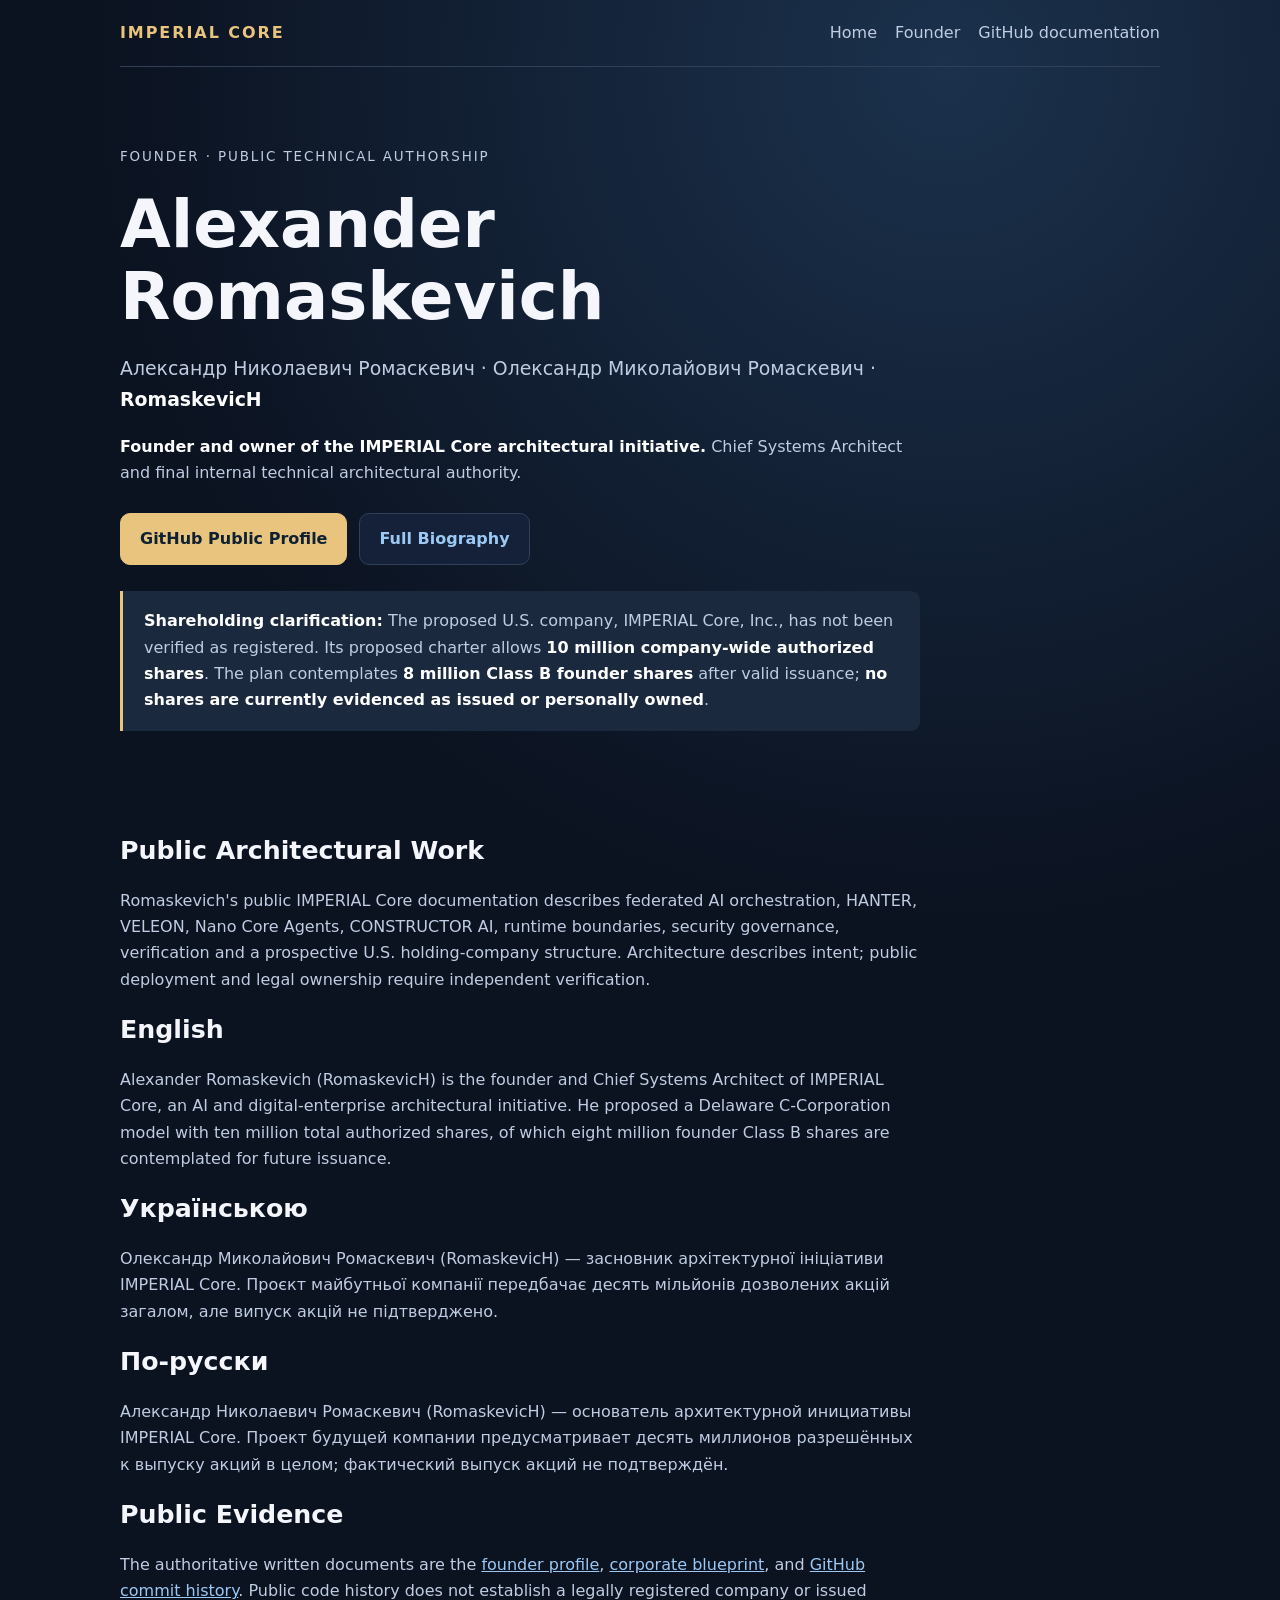
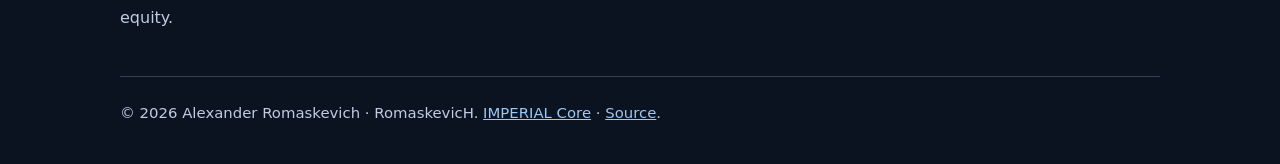
==== founder.html @ f88aba91 "docs: establish founder identity and proposed HoldCo structure Commit 06: add corporate structure an" ====
<!doctype html>
<html lang="en">
<head>
<meta charset="utf-8"><meta name="viewport" content="width=device-width,initial-scale=1">
<title>Alexander Romaskevich (RomaskevicH) — Founder of IMPERIAL Core</title>
<meta name="description" content="Alexander Romaskevich (Александр Николаевич Ромаскевич), founder and Chief Systems Architect of IMPERIAL Core. Proposed Delaware charter: 10 million total authorized shares, none issued.">
<meta name="author" content="Alexander Romaskevich"><meta name="robots" content="index,follow">
<meta property="og:type" content="profile"><meta property="og:title" content="Alexander Romaskevich — Founder of IMPERIAL Core"><meta property="og:description" content="Public founder identity, AI architecture authorship and proposed U.S. company capitalization, with explicit legal status.">
<link rel="stylesheet" href="assets/site.css">
<script type="application/ld+json">{"@context":"https://schema.org","@type":"ProfilePage","mainEntity":{"@type":"Person","name":"Alexander Romaskevich","alternateName":["Александр Николаевич Ромаскевич","Олександр Миколайович Ромаскевич","RomaskevicH"],"description":"Founder and Chief Systems Architect of IMPERIAL Core, an architectural initiative. Author of a proposed U.S. holding company charter with 10 million authorized shares; the shares have not been issued.","sameAs":["https://github.com/oromaskevic23-cmd"],"knowsAbout":["Artificial intelligence architecture","Federated multi-orchestrator systems","Software engineering","Corporate structure planning"]}}</script>
</head>
<body><header><nav aria-label="Primary navigation"><a class="brand" href="index.html">IMPERIAL CORE</a><div class="links"><a href="index.html">Home</a><a href="founder.html" aria-current="page">Founder</a><a href="https://github.com/oromaskevic23-cmd/IMPERIAL-Core-US-HoldCo-Founder-Control-Blueprint">GitHub documentation</a></div></nav></header>
<main>
<section class="hero content">
<p class="eyebrow">Founder · Public Technical Authorship</p>
<h1>Alexander Romaskevich</h1>
<p class="lead">Александр Николаевич Ромаскевич · Олександр Миколайович Ромаскевич · <strong>RomaskevicH</strong></p>
<p><strong>Founder and owner of the IMPERIAL Core architectural initiative.</strong> Chief Systems Architect and final internal technical architectural authority.</p>
<div class="actions"><a class="primary" href="https://github.com/oromaskevic23-cmd">GitHub Public Profile</a><a href="https://github.com/oromaskevic23-cmd/IMPERIAL-Core-US-HoldCo-Founder-Control-Blueprint/blob/main/docs/FOUNDER_PROFILE.md">Full Biography</a></div>
<p class="note"><strong>Shareholding clarification:</strong> The proposed U.S. company, IMPERIAL Core, Inc., has not been verified as registered. Its proposed charter allows <strong>10 million company-wide authorized shares</strong>. The plan contemplates <strong>8 million Class B founder shares</strong> after valid issuance; <strong>no shares are currently evidenced as issued or personally owned</strong>.</p>
</section>
<section class="content"><h2>Public Architectural Work</h2>
<p>Romaskevich's public IMPERIAL Core documentation describes federated AI orchestration, HANTER, VELEON, Nano Core Agents, CONSTRUCTOR AI, runtime boundaries, security governance, verification and a prospective U.S. holding-company structure. Architecture describes intent; public deployment and legal ownership require independent verification.</p>
<h2>English</h2><p>Alexander Romaskevich (RomaskevicH) is the founder and Chief Systems Architect of IMPERIAL Core, an AI and digital-enterprise architectural initiative. He proposed a Delaware C-Corporation model with ten million total authorized shares, of which eight million founder Class B shares are contemplated for future issuance.</p>
<h2 lang="uk">Українською</h2><p lang="uk">Олександр Миколайович Ромаскевич (RomaskevicH) — засновник архітектурної ініціативи IMPERIAL Core. Проєкт майбутньої компанії передбачає десять мільйонів дозволених акцій загалом, але випуск акцій не підтверджено.</p>
<h2 lang="ru">По-русски</h2><p lang="ru">Александр Николаевич Ромаскевич (RomaskevicH) — основатель архитектурной инициативы IMPERIAL Core. Проект будущей компании предусматривает десять миллионов разрешённых к выпуску акций в целом; фактический выпуск акций не подтверждён.</p>
<h2>Public Evidence</h2><p>The authoritative written documents are the <a href="https://github.com/oromaskevic23-cmd/IMPERIAL-Core-US-HoldCo-Founder-Control-Blueprint/blob/main/docs/FOUNDER_PROFILE.md">founder profile</a>, <a href="https://github.com/oromaskevic23-cmd/IMPERIAL-Core-US-HoldCo-Founder-Control-Blueprint/blob/main/docs/CORPORATE_STRUCTURE.md">corporate blueprint</a>, and <a href="https://github.com/oromaskevic23-cmd/IMPERIAL-Core-US-HoldCo-Founder-Control-Blueprint/commits/main/">GitHub commit history</a>. Public code history does not establish a legally registered company or issued equity.</p>
</section></main><footer>© 2026 Alexander Romaskevich · RomaskevicH. <a href="index.html">IMPERIAL Core</a> · <a href="https://github.com/oromaskevic23-cmd/IMPERIAL-Core-US-HoldCo-Founder-Control-Blueprint">Source</a>.</footer></body></html>
---- assets/site.css ----
:root{color-scheme:dark;--bg:#0b1220;--panel:#142139;--line:#304059;--ink:#f4f6fc;--muted:#bfcce2;--accent:#e8c47e;--link:#9bc9f4}*{box-sizing:border-box}body{margin:0;background:radial-gradient(circle at 74% 4%,#1b314c,transparent 44%),var(--bg);color:var(--ink);font:16px/1.65 system-ui,-apple-system,BlinkMacSystemFont,"Segoe UI",sans-serif}header,main,footer{width:min(100% - 36px,1040px);margin:auto}a{color:var(--link)}a:hover{text-decoration:none}nav{border-bottom:1px solid var(--line);padding:20px 0;display:flex;align-items:center;justify-content:space-between;gap:18px;flex-wrap:wrap}nav .links{display:flex;gap:18px;flex-wrap:wrap}.brand{color:var(--accent);font-weight:800;letter-spacing:.12em;text-decoration:none}nav .links a{text-decoration:none;color:var(--muted)}h1{font-size:clamp(2.2rem,5.5vw,4.1rem);line-height:1.11;margin:.3em 0}h2{font-size:1.58rem;margin:0 0 16px}h3{font-size:1.13rem;margin:0 0 5px}.hero{padding:65px 0 30px}.eyebrow{color:var(--accent);letter-spacing:.14em;text-transform:uppercase;font-size:.84rem}.lead{font-size:1.18rem;max-width:760px;color:var(--muted)}.actions{display:flex;flex-wrap:wrap;gap:12px;margin:26px 0}.actions a{padding:12px 19px;border:1px solid var(--line);border-radius:10px;background:var(--panel);text-decoration:none;font-weight:650}.actions a.primary{background:var(--accent);color:#102033;border-color:var(--accent)}.note{border-left:3px solid var(--accent);background:#1b293e;padding:17px 21px;border-radius:0 9px 9px 0;margin:24px 0}.grid{display:grid;grid-template-columns:repeat(auto-fit,minmax(235px,1fr));gap:16px}.card{background:var(--panel);border:1px solid var(--line);border-radius:15px;padding:22px}.card p{color:var(--muted);margin:6px 0}.number{font-size:2.06rem;line-height:1.18;font-weight:800;color:var(--accent)}section{margin:0 0 45px}.content{max-width:800px}.content p{color:var(--muted)}strong{color:#fff}footer{border-top:1px solid var(--line);padding:24px 0 38px;font-size:.93rem;color:var(--muted)}@media(max-width:520px){.hero{padding-top:44px}.card{padding:19px}}
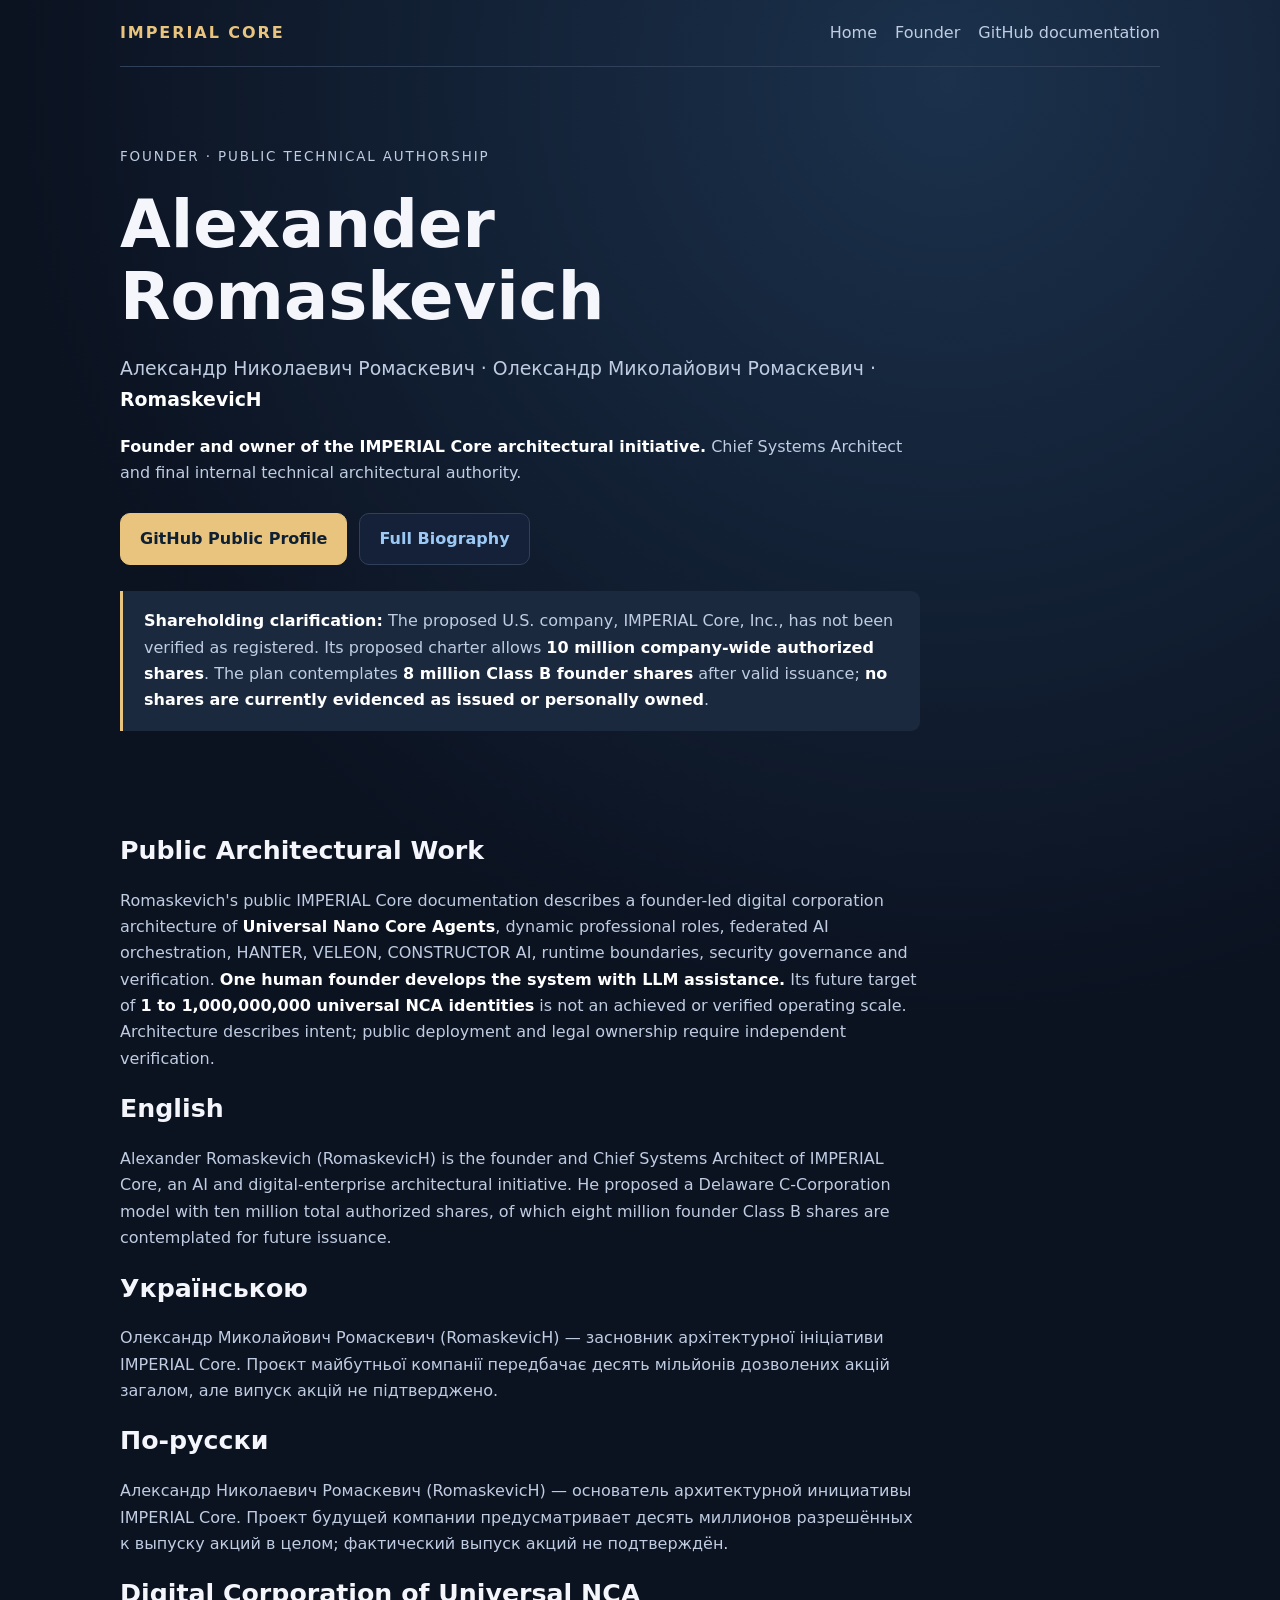
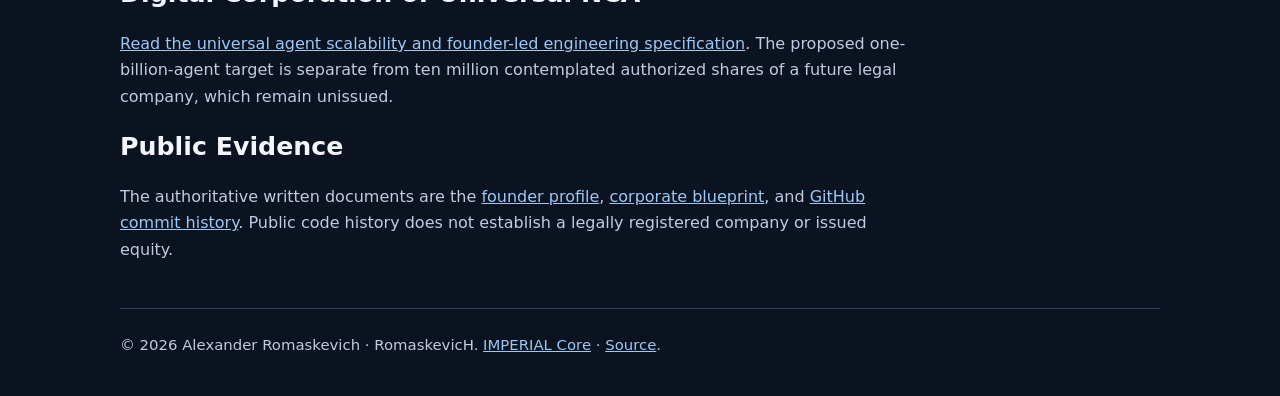
==== commit e0933b35: "docs: define founder-led Universal NCA digital corporation Architectural target from 1 to 1,000,000," ====
--- a/founder.html
+++ b/founder.html
@@ -20,9 +20,10 @@
 <p class="note"><strong>Shareholding clarification:</strong> The proposed U.S. company, IMPERIAL Core, Inc., has not been verified as registered. Its proposed charter allows <strong>10 million company-wide authorized shares</strong>. The plan contemplates <strong>8 million Class B founder shares</strong> after valid issuance; <strong>no shares are currently evidenced as issued or personally owned</strong>.</p>
 </section>
 <section class="content"><h2>Public Architectural Work</h2>
-<p>Romaskevich's public IMPERIAL Core documentation describes federated AI orchestration, HANTER, VELEON, Nano Core Agents, CONSTRUCTOR AI, runtime boundaries, security governance, verification and a prospective U.S. holding-company structure. Architecture describes intent; public deployment and legal ownership require independent verification.</p>
+<p>Romaskevich's public IMPERIAL Core documentation describes a founder-led digital corporation architecture of <strong>Universal Nano Core Agents</strong>, dynamic professional roles, federated AI orchestration, HANTER, VELEON, CONSTRUCTOR AI, runtime boundaries, security governance and verification. <strong>One human founder develops the system with LLM assistance.</strong> Its future target of <strong>1 to 1,000,000,000 universal NCA identities</strong> is not an achieved or verified operating scale. Architecture describes intent; public deployment and legal ownership require independent verification.</p>
 <h2>English</h2><p>Alexander Romaskevich (RomaskevicH) is the founder and Chief Systems Architect of IMPERIAL Core, an AI and digital-enterprise architectural initiative. He proposed a Delaware C-Corporation model with ten million total authorized shares, of which eight million founder Class B shares are contemplated for future issuance.</p>
 <h2 lang="uk">Українською</h2><p lang="uk">Олександр Миколайович Ромаскевич (RomaskevicH) — засновник архітектурної ініціативи IMPERIAL Core. Проєкт майбутньої компанії передбачає десять мільйонів дозволених акцій загалом, але випуск акцій не підтверджено.</p>
 <h2 lang="ru">По-русски</h2><p lang="ru">Александр Николаевич Ромаскевич (RomaskevicH) — основатель архитектурной инициативы IMPERIAL Core. Проект будущей компании предусматривает десять миллионов разрешённых к выпуску акций в целом; фактический выпуск акций не подтверждён.</p>
+<h2>Digital Corporation of Universal NCA</h2><p><a href="docs/UNIVERSAL_NCA_CORPORATION.md">Read the universal agent scalability and founder-led engineering specification</a>. The proposed one-billion-agent target is separate from ten million contemplated authorized shares of a future legal company, which remain unissued.</p>
 <h2>Public Evidence</h2><p>The authoritative written documents are the <a href="https://github.com/oromaskevic23-cmd/IMPERIAL-Core-US-HoldCo-Founder-Control-Blueprint/blob/main/docs/FOUNDER_PROFILE.md">founder profile</a>, <a href="https://github.com/oromaskevic23-cmd/IMPERIAL-Core-US-HoldCo-Founder-Control-Blueprint/blob/main/docs/CORPORATE_STRUCTURE.md">corporate blueprint</a>, and <a href="https://github.com/oromaskevic23-cmd/IMPERIAL-Core-US-HoldCo-Founder-Control-Blueprint/commits/main/">GitHub commit history</a>. Public code history does not establish a legally registered company or issued equity.</p>
 </section></main><footer>© 2026 Alexander Romaskevich · RomaskevicH. <a href="index.html">IMPERIAL Core</a> · <a href="https://github.com/oromaskevic23-cmd/IMPERIAL-Core-US-HoldCo-Founder-Control-Blueprint">Source</a>.</footer></body></html>
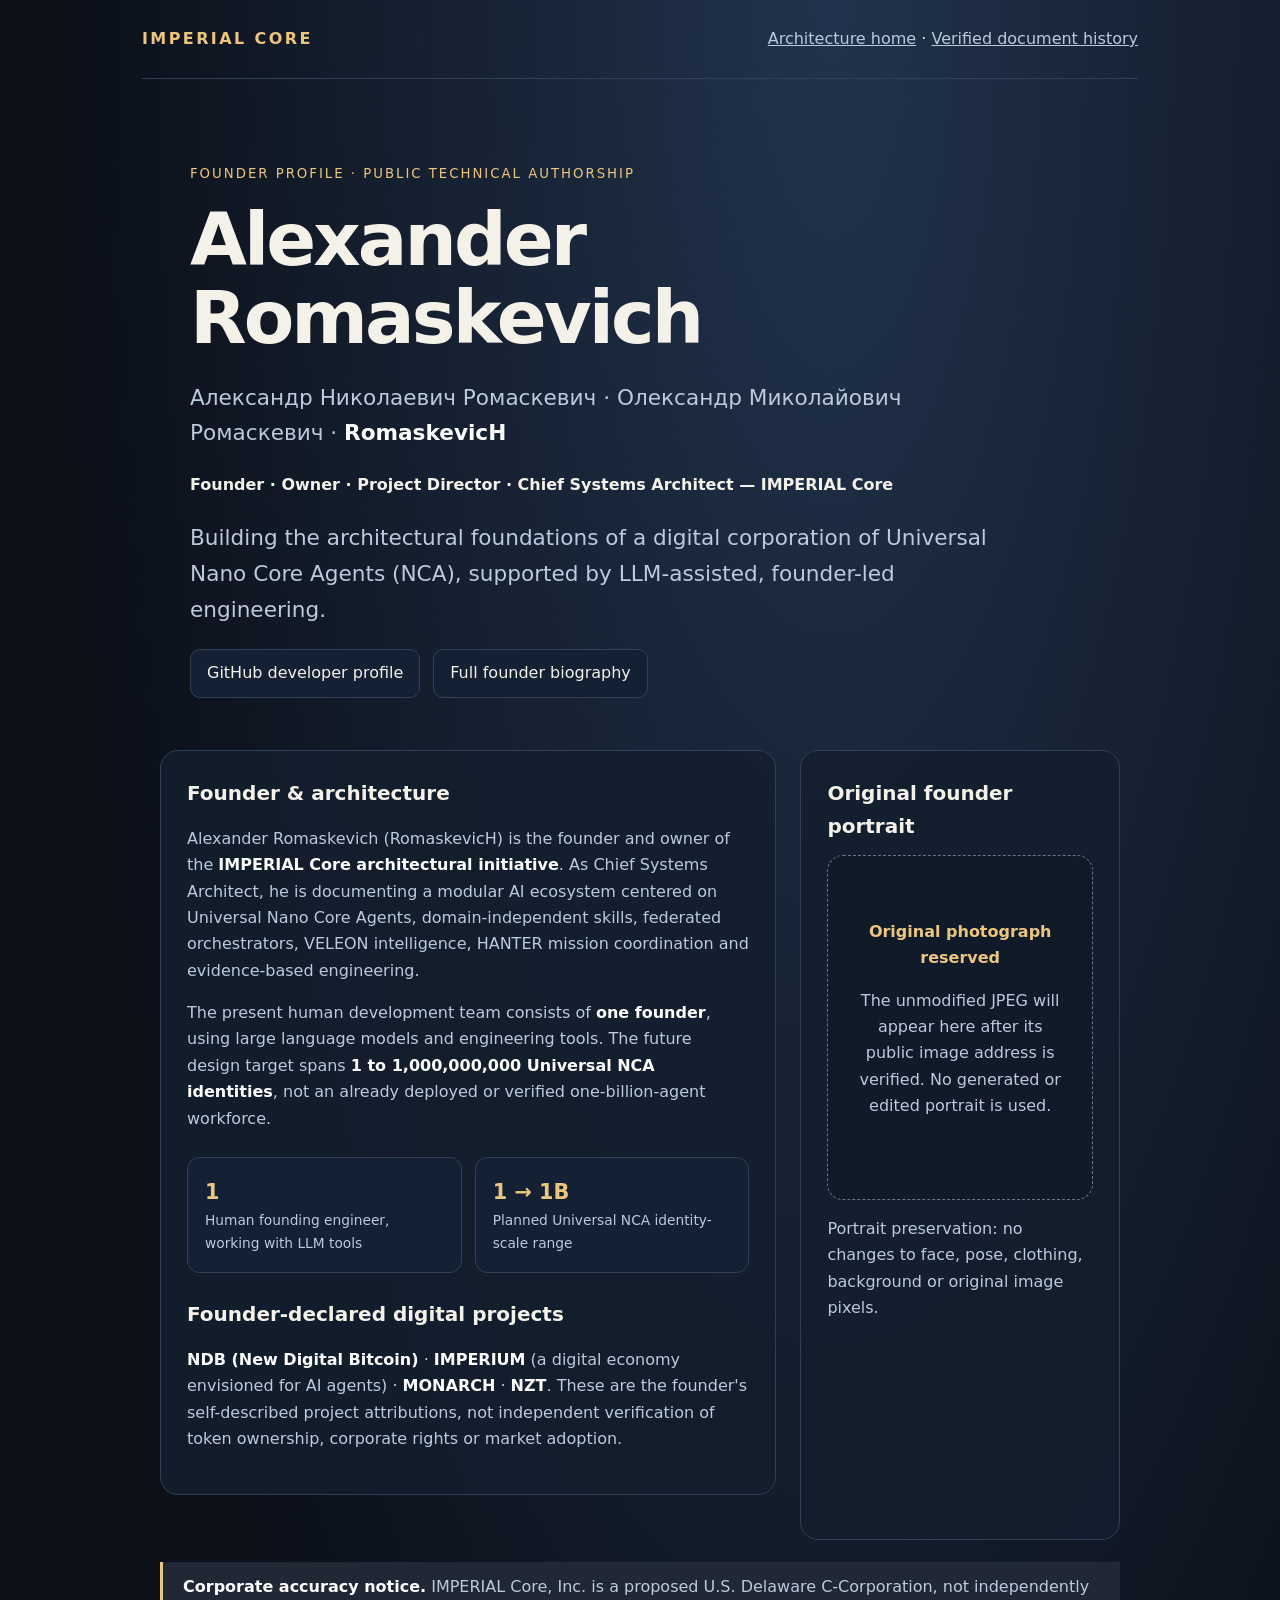
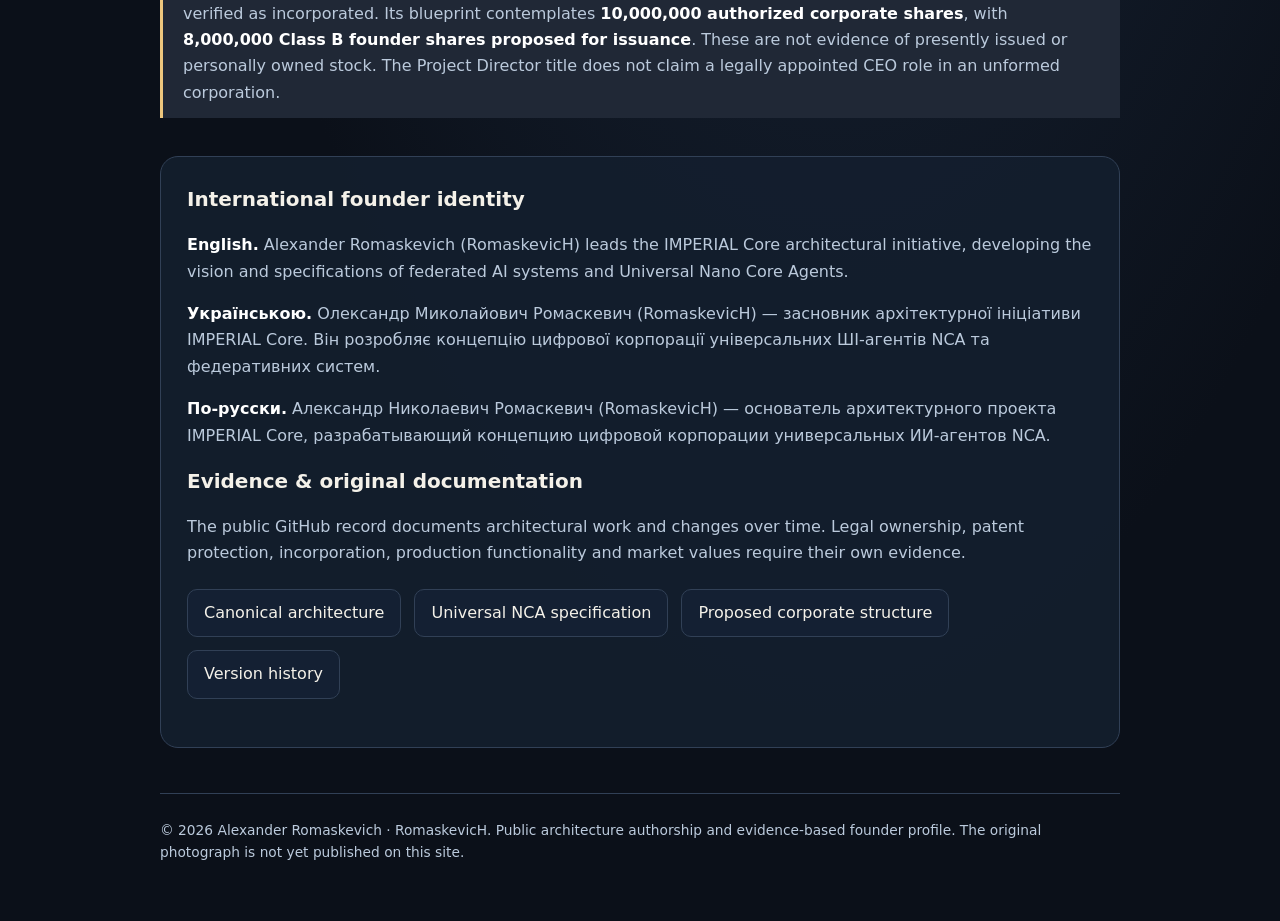
==== commit 9d32c9ab: "docs(founder): publish evidence-first multilingual founder profile with Google ProfilePage markup" ====
--- a/founder.html
+++ b/founder.html
@@ -1,29 +1,99 @@
 <!doctype html>
 <html lang="en">
 <head>
-<meta charset="utf-8"><meta name="viewport" content="width=device-width,initial-scale=1">
-<title>Alexander Romaskevich (RomaskevicH) — Founder of IMPERIAL Core</title>
-<meta name="description" content="Alexander Romaskevich (Александр Николаевич Ромаскевич), founder and Chief Systems Architect of IMPERIAL Core. Proposed Delaware charter: 10 million total authorized shares, none issued.">
-<meta name="author" content="Alexander Romaskevich"><meta name="robots" content="index,follow">
-<meta property="og:type" content="profile"><meta property="og:title" content="Alexander Romaskevich — Founder of IMPERIAL Core"><meta property="og:description" content="Public founder identity, AI architecture authorship and proposed U.S. company capitalization, with explicit legal status.">
+<meta charset="utf-8">
+<meta name="viewport" content="width=device-width, initial-scale=1">
+<title>Alexander Romaskevich (RomaskevicH) | Founder of IMPERIAL Core</title>
+<meta name="description" content="Alexander Romaskevich (RomaskevicH): founder and owner of IMPERIAL Core architecture, Chief Systems Architect, founder-declared NDB, IMPERIUM, MONARCH and NZT projects.">
+<meta name="author" content="Alexander Romaskevich">
+<meta name="robots" content="index,follow,max-image-preview:large">
+<meta property="og:type" content="profile">
+<meta property="og:title" content="Alexander Romaskevich — IMPERIAL Core Founder">
+<meta property="og:description" content="Founder-led AI engineering, Universal Nano Core Agents, VELEON, NDB, IMPERIUM, MONARCH and NZT. Official architectural profile and public evidence.">
+<meta name="color-scheme" content="dark">
 <link rel="stylesheet" href="assets/site.css">
-<script type="application/ld+json">{"@context":"https://schema.org","@type":"ProfilePage","mainEntity":{"@type":"Person","name":"Alexander Romaskevich","alternateName":["Александр Николаевич Ромаскевич","Олександр Миколайович Ромаскевич","RomaskevicH"],"description":"Founder and Chief Systems Architect of IMPERIAL Core, an architectural initiative. Author of a proposed U.S. holding company charter with 10 million authorized shares; the shares have not been issued.","sameAs":["https://github.com/oromaskevic23-cmd"],"knowsAbout":["Artificial intelligence architecture","Federated multi-orchestrator systems","Software engineering","Corporate structure planning"]}}</script>
+<style>
+:root{--bg:#0b1019;--surface:#142033;--line:#314056;--text:#f4f1e9;--muted:#bbcadc;--gold:#edc67d}
+body{background:radial-gradient(ellipse at 65% 0%,#21334c 0%,#0b1019 65%);color:var(--text);font-family:system-ui,-apple-system,"Segoe UI",sans-serif;line-height:1.65}
+.founder-shell{max-width:1040px;margin:auto;padding:0 22px 45px}
+.founder-nav{display:flex;justify-content:space-between;align-items:center;padding:26px 0;border-bottom:1px solid var(--line);gap:16px;flex-wrap:wrap}
+.founder-nav a{color:var(--muted)}.founder-nav .brand{font-weight:800;text-decoration:none;letter-spacing:.15em;color:var(--gold)}
+.founder-hero{padding:70px 0 30px;max-width:900px}
+.founder-eyebrow{font-size:.83rem;letter-spacing:.15em;color:var(--gold);text-transform:uppercase}
+.founder-hero h1{font-size:clamp(2.5rem,6vw,4.6rem);line-height:1.07;letter-spacing:-.04em;margin:16px 0}
+.founder-lead{font-size:clamp(1rem,2.2vw,1.35rem);color:var(--muted);max-width:800px}
+.founder-roles{font-weight:700;color:var(--text);font-size:1rem}
+.founder-layout{display:grid;grid-template-columns:minmax(0,1.35fr) minmax(250px,.7fr);gap:24px}
+.founder-card{border:1px solid var(--line);background:rgba(19,30,46,.9);border-radius:18px;padding:26px}
+.founder-card h2{font-size:1.25rem;margin:0 0 12px;color:var(--text)}.founder-card p{color:var(--muted)}
+.founder-points{display:grid;grid-template-columns:repeat(2,minmax(0,1fr));gap:13px;margin:25px 0}
+.founder-point{border:1px solid var(--line);border-radius:12px;padding:17px;background:var(--surface)}.founder-point strong{display:block;font-size:1.3rem;color:var(--gold)}
+.founder-point span{display:block;color:var(--muted);font-size:.86rem}
+.founder-portrait-slot{min-height:345px;border:1px dashed #6a7686;border-radius:16px;display:flex;align-items:center;justify-content:center;text-align:center;padding:30px;color:var(--muted);background:#101a29}
+.founder-portrait-slot strong{color:var(--gold)}.founder-proof{border-left:3px solid var(--gold);padding:12px 20px;margin:22px 0 38px;background:#202836;color:var(--muted)}
+.founder-links{display:flex;gap:13px;flex-wrap:wrap;margin:22px 0}
+.founder-links a{background:var(--surface);border:1px solid var(--line);border-radius:10px;text-decoration:none;color:var(--text);padding:10px 16px}
+.founder-footer{font-size:.86rem;color:var(--muted);border-top:1px solid var(--line);padding:25px 0 12px;margin-top:35px}
+.founder-muted{color:var(--muted)}
+@media(max-width:760px){.founder-layout{grid-template-columns:1fr}.founder-points{grid-template-columns:1fr}.founder-hero{padding-top:46px}.founder-portrait-slot{min-height:180px}}
+</style>
+<script type="application/ld+json">{"@context":"https://schema.org","@type":"ProfilePage","dateModified":"2026-10-24","mainEntity":{"@type":"Person","name":"Alexander Romaskevich","alternateName":["RomaskevicH","Александр Николаевич Ромаскевич","Олександр Миколайович Ромаскевич"],"description":"Founder and owner of the IMPERIAL Core architectural initiative; Chief Systems Architect. Designs federated artificial intelligence and Universal Nano Core Agent systems. Founder-declared projects NDB, IMPERIUM, MONARCH, and NZT.","jobTitle":"Founder and Chief Systems Architect — IMPERIAL Core architectural initiative","sameAs":["https://github.com/oromaskevic23-cmd"],"knowsAbout":["Federated AI architecture","Universal Nano Core Agents","VELEON","HANTER","CONSTRUCTOR AI","NDB","IMPERIUM","MONARCH","NZT"]}}</script>
 </head>
-<body><header><nav aria-label="Primary navigation"><a class="brand" href="index.html">IMPERIAL CORE</a><div class="links"><a href="index.html">Home</a><a href="founder.html" aria-current="page">Founder</a><a href="https://github.com/oromaskevic23-cmd/IMPERIAL-Core-US-HoldCo-Founder-Control-Blueprint">GitHub documentation</a></div></nav></header>
+<body>
+<div class="founder-shell">
+<nav class="founder-nav" aria-label="Main navigation">
+  <a class="brand" href="index.html">IMPERIAL CORE</a>
+  <div><a href="index.html">Architecture home</a> · <a href="https://github.com/oromaskevic23-cmd/IMPERIAL-Core-US-HoldCo-Founder-Control-Blueprint">Verified document history</a></div>
+</nav>
 <main>
-<section class="hero content">
-<p class="eyebrow">Founder · Public Technical Authorship</p>
+<header class="founder-hero">
+<p class="founder-eyebrow">Founder profile · Public technical authorship</p>
 <h1>Alexander Romaskevich</h1>
-<p class="lead">Александр Николаевич Ромаскевич · Олександр Миколайович Ромаскевич · <strong>RomaskevicH</strong></p>
-<p><strong>Founder and owner of the IMPERIAL Core architectural initiative.</strong> Chief Systems Architect and final internal technical architectural authority.</p>
-<div class="actions"><a class="primary" href="https://github.com/oromaskevic23-cmd">GitHub Public Profile</a><a href="https://github.com/oromaskevic23-cmd/IMPERIAL-Core-US-HoldCo-Founder-Control-Blueprint/blob/main/docs/FOUNDER_PROFILE.md">Full Biography</a></div>
-<p class="note"><strong>Shareholding clarification:</strong> The proposed U.S. company, IMPERIAL Core, Inc., has not been verified as registered. Its proposed charter allows <strong>10 million company-wide authorized shares</strong>. The plan contemplates <strong>8 million Class B founder shares</strong> after valid issuance; <strong>no shares are currently evidenced as issued or personally owned</strong>.</p>
+<p class="founder-lead">Александр Николаевич Ромаскевич · Олександр Миколайович Ромаскевич · <strong>RomaskevicH</strong></p>
+<p class="founder-roles">Founder · Owner · Project Director · Chief Systems Architect — IMPERIAL Core</p>
+<p class="founder-lead">Building the architectural foundations of a digital corporation of Universal Nano Core Agents (NCA), supported by LLM-assisted, founder-led engineering.</p>
+<div class="founder-links">
+<a href="https://github.com/oromaskevic23-cmd">GitHub developer profile</a>
+<a href="https://github.com/oromaskevic23-cmd/IMPERIAL-Core-US-HoldCo-Founder-Control-Blueprint/blob/main/docs/FOUNDER_PROFILE.md">Full founder biography</a>
+</div>
+</header>
+<div class="founder-layout">
+<section class="founder-card" aria-labelledby="vision">
+<h2 id="vision">Founder & architecture</h2>
+<p>Alexander Romaskevich (RomaskevicH) is the founder and owner of the <strong>IMPERIAL Core architectural initiative</strong>. As Chief Systems Architect, he is documenting a modular AI ecosystem centered on Universal Nano Core Agents, domain-independent skills, federated orchestrators, VELEON intelligence, HANTER mission coordination and evidence-based engineering.</p>
+<p>The present human development team consists of <strong>one founder</strong>, using large language models and engineering tools. The future design target spans <strong>1 to 1,000,000,000 Universal NCA identities</strong>, not an already deployed or verified one-billion-agent workforce.</p>
+<div class="founder-points">
+  <div class="founder-point"><strong>1</strong><span>Human founding engineer, working with LLM tools</span></div>
+  <div class="founder-point"><strong>1 → 1B</strong><span>Planned Universal NCA identity-scale range</span></div>
+</div>
+<h2>Founder-declared digital projects</h2>
+<p><strong>NDB (New Digital Bitcoin)</strong> · <strong>IMPERIUM</strong> (a digital economy envisioned for AI agents) · <strong>MONARCH</strong> · <strong>NZT</strong>. These are the founder's self-described project attributions, not independent verification of token ownership, corporate rights or market adoption.</p>
 </section>
-<section class="content"><h2>Public Architectural Work</h2>
-<p>Romaskevich's public IMPERIAL Core documentation describes a founder-led digital corporation architecture of <strong>Universal Nano Core Agents</strong>, dynamic professional roles, federated AI orchestration, HANTER, VELEON, CONSTRUCTOR AI, runtime boundaries, security governance and verification. <strong>One human founder develops the system with LLM assistance.</strong> Its future target of <strong>1 to 1,000,000,000 universal NCA identities</strong> is not an achieved or verified operating scale. Architecture describes intent; public deployment and legal ownership require independent verification.</p>
-<h2>English</h2><p>Alexander Romaskevich (RomaskevicH) is the founder and Chief Systems Architect of IMPERIAL Core, an AI and digital-enterprise architectural initiative. He proposed a Delaware C-Corporation model with ten million total authorized shares, of which eight million founder Class B shares are contemplated for future issuance.</p>
-<h2 lang="uk">Українською</h2><p lang="uk">Олександр Миколайович Ромаскевич (RomaskevicH) — засновник архітектурної ініціативи IMPERIAL Core. Проєкт майбутньої компанії передбачає десять мільйонів дозволених акцій загалом, але випуск акцій не підтверджено.</p>
-<h2 lang="ru">По-русски</h2><p lang="ru">Александр Николаевич Ромаскевич (RomaskevicH) — основатель архитектурной инициативы IMPERIAL Core. Проект будущей компании предусматривает десять миллионов разрешённых к выпуску акций в целом; фактический выпуск акций не подтверждён.</p>
-<h2>Digital Corporation of Universal NCA</h2><p><a href="docs/UNIVERSAL_NCA_CORPORATION.md">Read the universal agent scalability and founder-led engineering specification</a>. The proposed one-billion-agent target is separate from ten million contemplated authorized shares of a future legal company, which remain unissued.</p>
-<h2>Public Evidence</h2><p>The authoritative written documents are the <a href="https://github.com/oromaskevic23-cmd/IMPERIAL-Core-US-HoldCo-Founder-Control-Blueprint/blob/main/docs/FOUNDER_PROFILE.md">founder profile</a>, <a href="https://github.com/oromaskevic23-cmd/IMPERIAL-Core-US-HoldCo-Founder-Control-Blueprint/blob/main/docs/CORPORATE_STRUCTURE.md">corporate blueprint</a>, and <a href="https://github.com/oromaskevic23-cmd/IMPERIAL-Core-US-HoldCo-Founder-Control-Blueprint/commits/main/">GitHub commit history</a>. Public code history does not establish a legally registered company or issued equity.</p>
-</section></main><footer>© 2026 Alexander Romaskevich · RomaskevicH. <a href="index.html">IMPERIAL Core</a> · <a href="https://github.com/oromaskevic23-cmd/IMPERIAL-Core-US-HoldCo-Founder-Control-Blueprint">Source</a>.</footer></body></html>+<aside class="founder-card" aria-labelledby="portrait-heading">
+<h2 id="portrait-heading">Original founder portrait</h2>
+<div class="founder-portrait-slot" role="status"><div><strong>Original photograph reserved</strong><p>The unmodified JPEG will appear here after its public image address is verified. No generated or edited portrait is used.</p></div></div>
+<p class="founder-muted">Portrait preservation: no changes to face, pose, clothing, background or original image pixels.</p>
+</aside>
+</div>
+<section class="founder-proof">
+<strong>Corporate accuracy notice.</strong> IMPERIAL Core, Inc. is a proposed U.S. Delaware C-Corporation, not independently verified as incorporated. Its blueprint contemplates <strong>10,000,000 authorized corporate shares</strong>, with <strong>8,000,000 Class B founder shares proposed for issuance</strong>. These are not evidence of presently issued or personally owned stock. The Project Director title does not claim a legally appointed CEO role in an unformed corporation.
+</section>
+<section class="founder-card" aria-labelledby="global">
+<h2 id="global">International founder identity</h2>
+<p lang="en"><strong>English.</strong> Alexander Romaskevich (RomaskevicH) leads the IMPERIAL Core architectural initiative, developing the vision and specifications of federated AI systems and Universal Nano Core Agents.</p>
+<p lang="uk"><strong>Українською.</strong> Олександр Миколайович Ромаскевич (RomaskevicH) — засновник архітектурної ініціативи IMPERIAL Core. Він розробляє концепцію цифрової корпорації універсальних ШІ-агентів NCA та федеративних систем.</p>
+<p lang="ru"><strong>По-русски.</strong> Александр Николаевич Ромаскевич (RomaskevicH) — основатель архитектурного проекта IMPERIAL Core, разрабатывающий концепцию цифровой корпорации универсальных ИИ-агентов NCA.</p>
+<h2>Evidence & original documentation</h2>
+<p>The public GitHub record documents architectural work and changes over time. Legal ownership, patent protection, incorporation, production functionality and market values require their own evidence.</p>
+<div class="founder-links">
+  <a href="https://github.com/oromaskevic23-cmd/IMPERIAL-Core-US-HoldCo-Founder-Control-Blueprint/blob/main/ARCHITECTURE.md">Canonical architecture</a>
+  <a href="https://github.com/oromaskevic23-cmd/IMPERIAL-Core-US-HoldCo-Founder-Control-Blueprint/blob/main/docs/UNIVERSAL_NCA_CORPORATION.md">Universal NCA specification</a>
+  <a href="https://github.com/oromaskevic23-cmd/IMPERIAL-Core-US-HoldCo-Founder-Control-Blueprint/blob/main/docs/CORPORATE_STRUCTURE.md">Proposed corporate structure</a>
+  <a href="https://github.com/oromaskevic23-cmd/IMPERIAL-Core-US-HoldCo-Founder-Control-Blueprint/commits/main/">Version history</a>
+</div>
+</section>
+</main>
+<footer class="founder-footer">© 2026 Alexander Romaskevich · RomaskevicH. Public architecture authorship and evidence-based founder profile. The original photograph is not yet published on this site.</footer>
+</div>
+</body>
+</html>
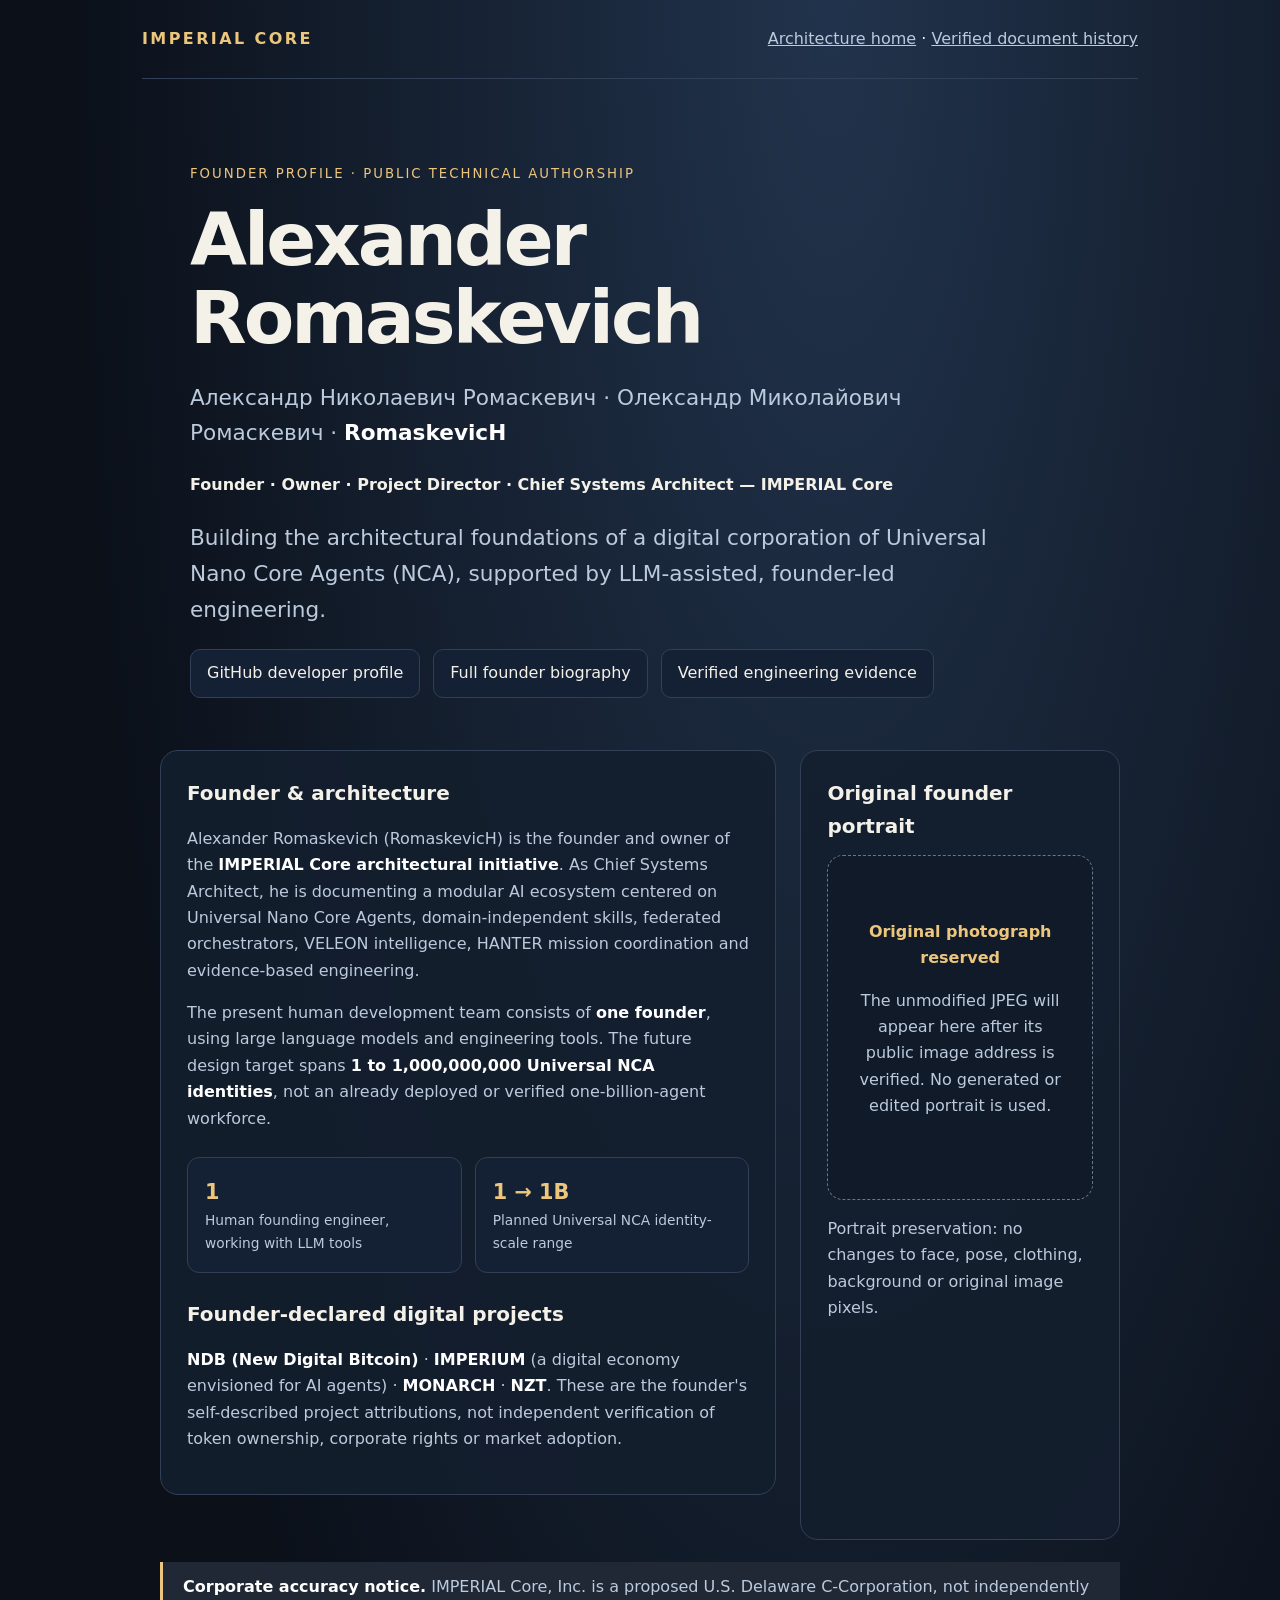
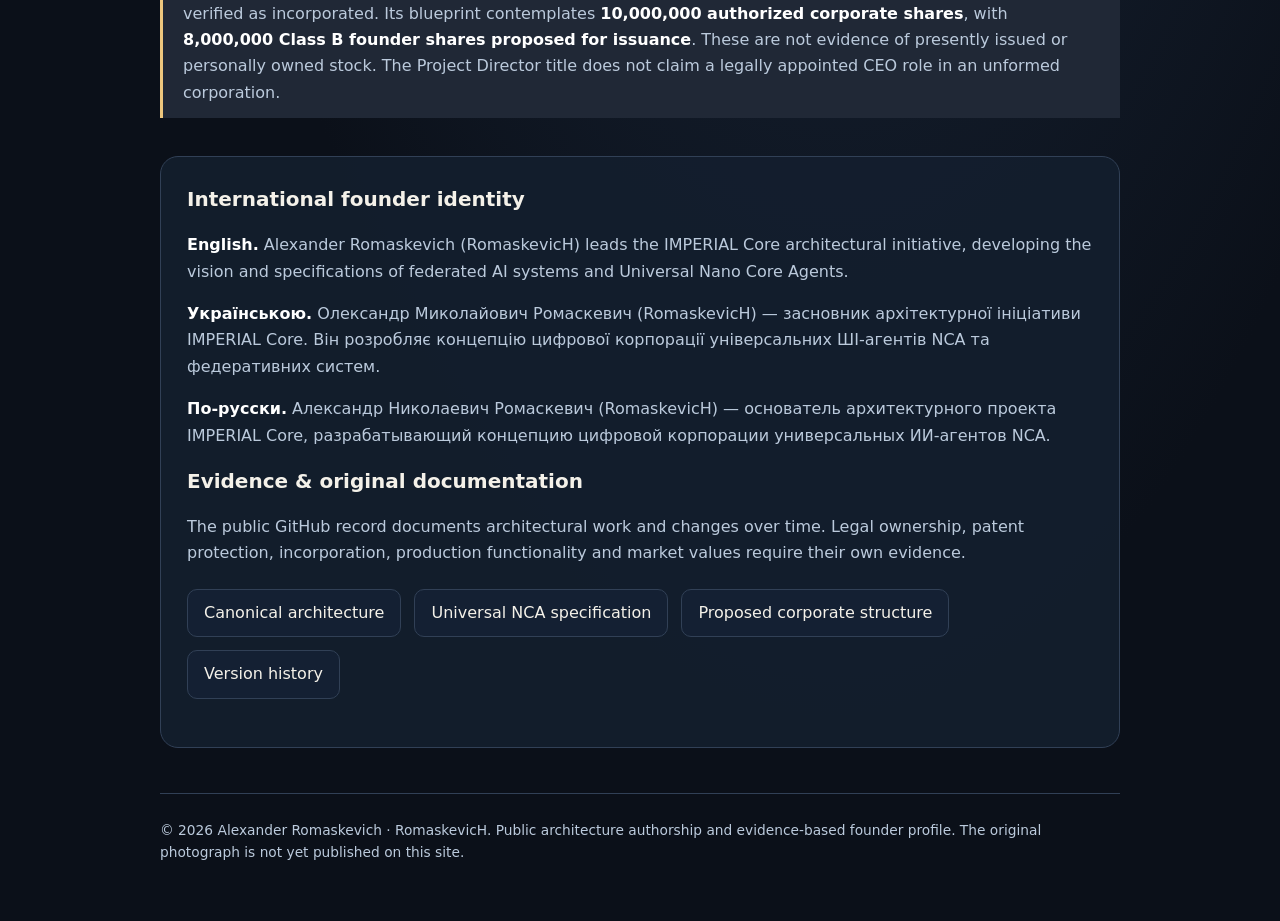
==== commit 9bacdbed: "docs(founder): publish verifiable engineering dossier and AI discovery index Introduce citation-read" ====
--- a/founder.html
+++ b/founder.html
@@ -55,6 +55,7 @@
 <div class="founder-links">
 <a href="https://github.com/oromaskevic23-cmd">GitHub developer profile</a>
 <a href="https://github.com/oromaskevic23-cmd/IMPERIAL-Core-US-HoldCo-Founder-Control-Blueprint/blob/main/docs/FOUNDER_PROFILE.md">Full founder biography</a>
+<a href="https://github.com/oromaskevic23-cmd/IMPERIAL-Core-US-HoldCo-Founder-Control-Blueprint/blob/main/docs/FOUNDER_ENGINEERING_EVIDENCE_2026-10-25.md">Verified engineering evidence</a>
 </div>
 </header>
 <div class="founder-layout">
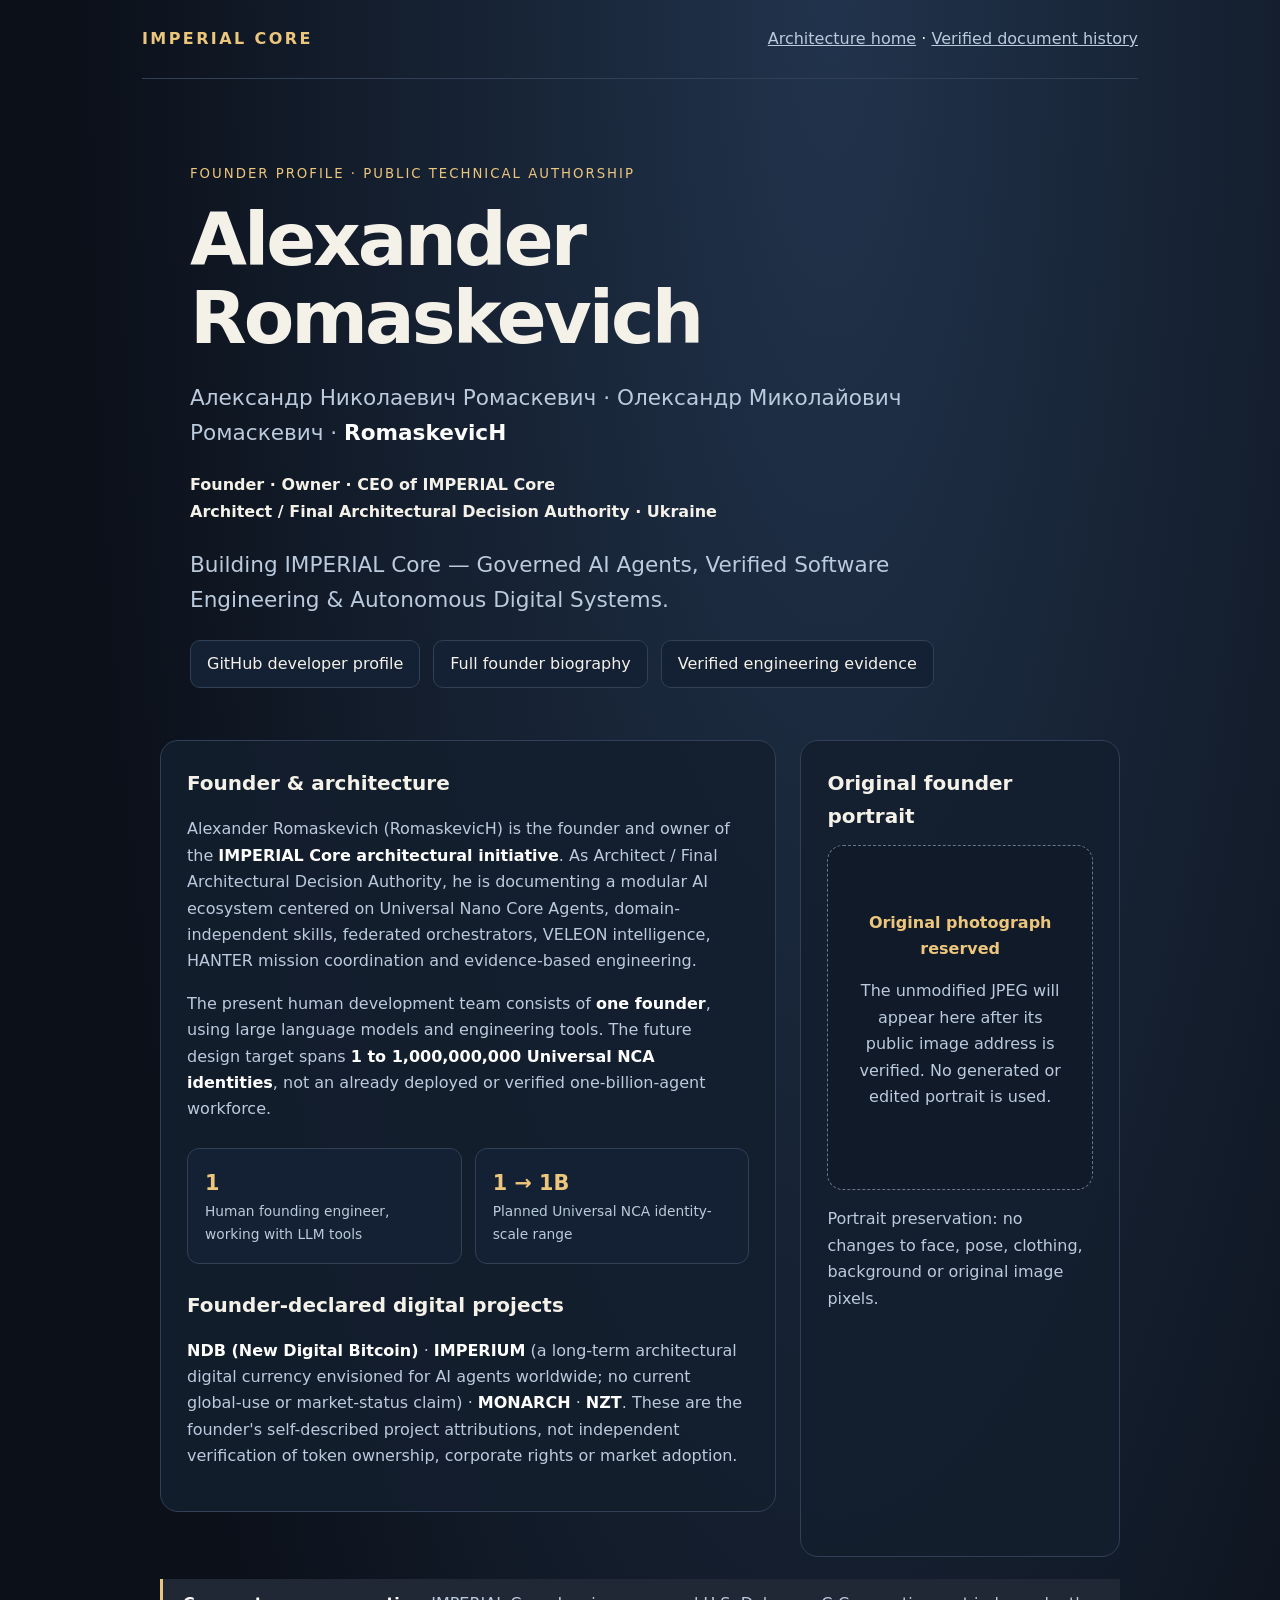
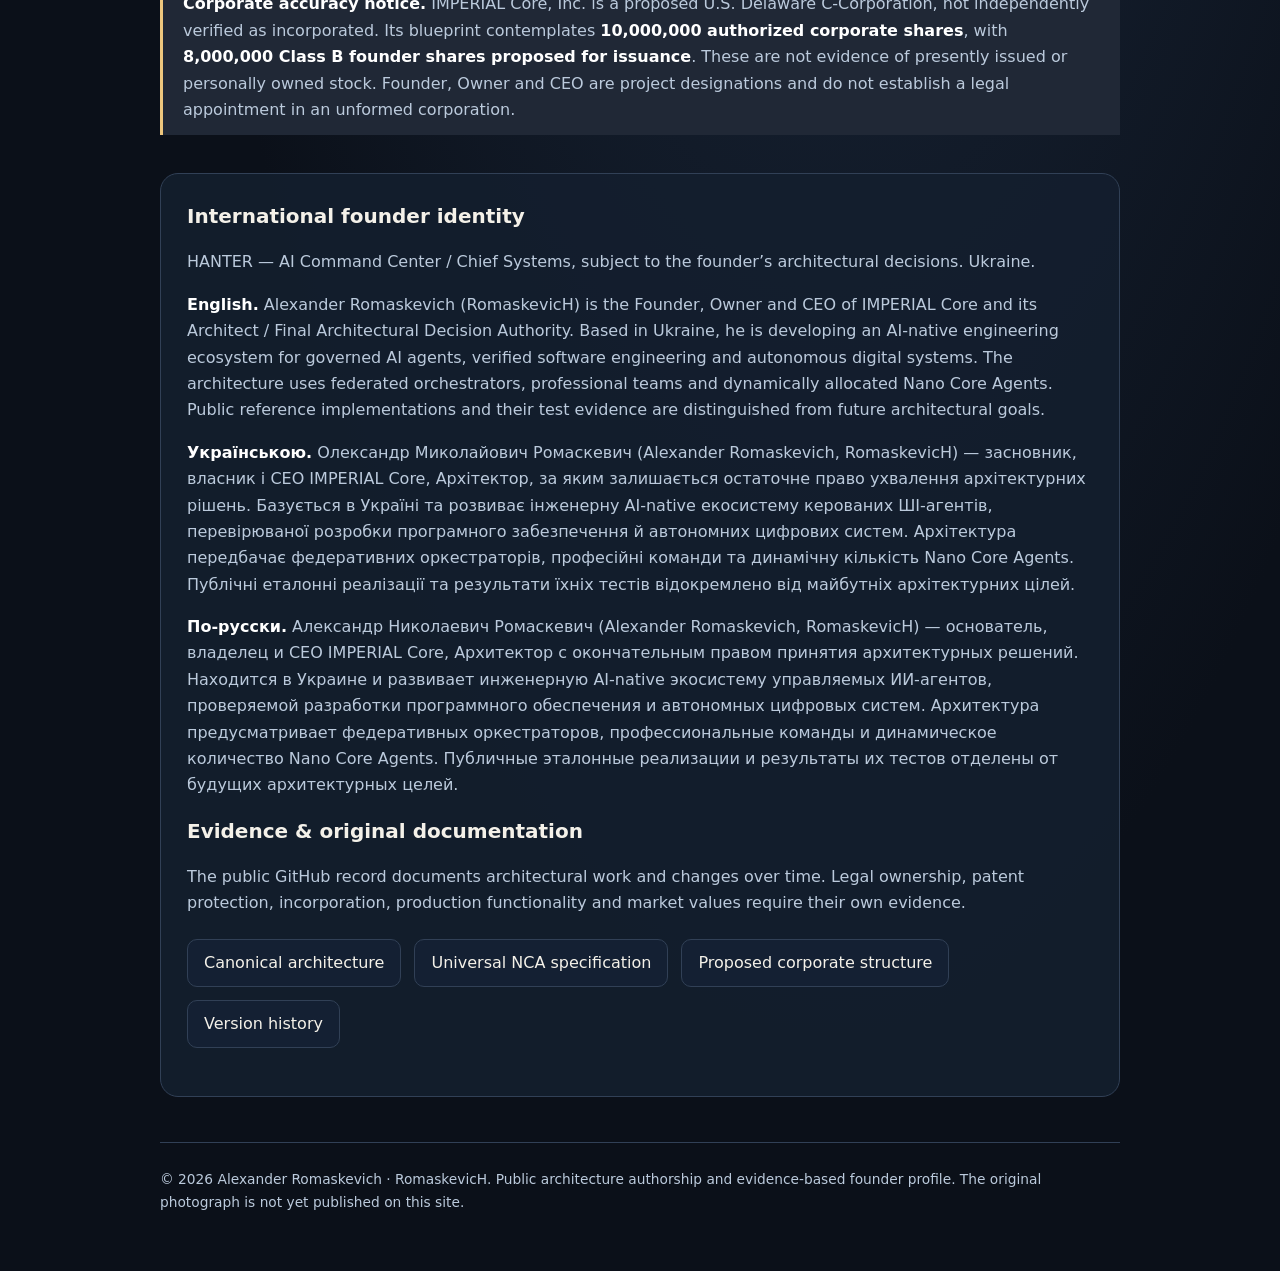
==== commit 9686201e: "docs(identity): reconcile public founder roles and evidence boundaries" ====
--- a/founder.html
+++ b/founder.html
@@ -4,7 +4,7 @@
 <meta charset="utf-8">
 <meta name="viewport" content="width=device-width, initial-scale=1">
 <title>Alexander Romaskevich (RomaskevicH) | Founder of IMPERIAL Core</title>
-<meta name="description" content="Alexander Romaskevich (RomaskevicH): founder and owner of IMPERIAL Core architecture, Chief Systems Architect, founder-declared NDB, IMPERIUM, MONARCH and NZT projects.">
+<meta name="description" content="Alexander Romaskevich (RomaskevicH): founder and owner of IMPERIAL Core architecture, Architect / Final Architectural Decision Authority, founder-declared NDB, IMPERIUM, MONARCH and NZT projects.">
 <meta name="author" content="Alexander Romaskevich">
 <meta name="robots" content="index,follow,max-image-preview:large">
 <meta property="og:type" content="profile">
@@ -37,7 +37,7 @@
 .founder-muted{color:var(--muted)}
 @media(max-width:760px){.founder-layout{grid-template-columns:1fr}.founder-points{grid-template-columns:1fr}.founder-hero{padding-top:46px}.founder-portrait-slot{min-height:180px}}
 </style>
-<script type="application/ld+json">{"@context":"https://schema.org","@type":"ProfilePage","dateModified":"2026-10-24","mainEntity":{"@type":"Person","name":"Alexander Romaskevich","alternateName":["RomaskevicH","Александр Николаевич Ромаскевич","Олександр Миколайович Ромаскевич"],"description":"Founder and owner of the IMPERIAL Core architectural initiative; Chief Systems Architect. Designs federated artificial intelligence and Universal Nano Core Agent systems. Founder-declared projects NDB, IMPERIUM, MONARCH, and NZT.","jobTitle":"Founder and Chief Systems Architect — IMPERIAL Core architectural initiative","sameAs":["https://github.com/oromaskevic23-cmd"],"knowsAbout":["Federated AI architecture","Universal Nano Core Agents","VELEON","HANTER","CONSTRUCTOR AI","NDB","IMPERIUM","MONARCH","NZT"]}}</script>
+<script type="application/ld+json">{"@context":"https://schema.org","@type":"ProfilePage","dateModified":"2026-10-25","mainEntity":{"@type":"Person","name":"Alexander Romaskevich","alternateName":["RomaskevicH","Александр Николаевич Ромаскевич","Олександр Миколайович Ромаскевич"],"description":"Founder and owner of the IMPERIAL Core architectural initiative; Architect / Final Architectural Decision Authority. Designs federated artificial intelligence and Universal Nano Core Agent systems. Founder-declared projects NDB, IMPERIUM, MONARCH, and NZT.","jobTitle":"Founder, Owner and CEO of IMPERIAL Core; Architect / Final Architectural Decision Authority","sameAs":["https://github.com/oromaskevic23-cmd"],"knowsAbout":["Federated AI architecture","Universal Nano Core Agents","VELEON","HANTER","CONSTRUCTOR AI","NDB","IMPERIUM","MONARCH","NZT"]}}</script>
 </head>
 <body>
 <div class="founder-shell">
@@ -50,8 +50,8 @@
 <p class="founder-eyebrow">Founder profile · Public technical authorship</p>
 <h1>Alexander Romaskevich</h1>
 <p class="founder-lead">Александр Николаевич Ромаскевич · Олександр Миколайович Ромаскевич · <strong>RomaskevicH</strong></p>
-<p class="founder-roles">Founder · Owner · Project Director · Chief Systems Architect — IMPERIAL Core</p>
-<p class="founder-lead">Building the architectural foundations of a digital corporation of Universal Nano Core Agents (NCA), supported by LLM-assisted, founder-led engineering.</p>
+<p class="founder-roles">Founder · Owner · CEO of IMPERIAL Core<br>Architect / Final Architectural Decision Authority · Ukraine</p>
+<p class="founder-lead">Building IMPERIAL Core — Governed AI Agents, Verified Software Engineering &amp; Autonomous Digital Systems.</p>
 <div class="founder-links">
 <a href="https://github.com/oromaskevic23-cmd">GitHub developer profile</a>
 <a href="https://github.com/oromaskevic23-cmd/IMPERIAL-Core-US-HoldCo-Founder-Control-Blueprint/blob/main/docs/FOUNDER_PROFILE.md">Full founder biography</a>
@@ -61,14 +61,14 @@
 <div class="founder-layout">
 <section class="founder-card" aria-labelledby="vision">
 <h2 id="vision">Founder & architecture</h2>
-<p>Alexander Romaskevich (RomaskevicH) is the founder and owner of the <strong>IMPERIAL Core architectural initiative</strong>. As Chief Systems Architect, he is documenting a modular AI ecosystem centered on Universal Nano Core Agents, domain-independent skills, federated orchestrators, VELEON intelligence, HANTER mission coordination and evidence-based engineering.</p>
+<p>Alexander Romaskevich (RomaskevicH) is the founder and owner of the <strong>IMPERIAL Core architectural initiative</strong>. As Architect / Final Architectural Decision Authority, he is documenting a modular AI ecosystem centered on Universal Nano Core Agents, domain-independent skills, federated orchestrators, VELEON intelligence, HANTER mission coordination and evidence-based engineering.</p>
 <p>The present human development team consists of <strong>one founder</strong>, using large language models and engineering tools. The future design target spans <strong>1 to 1,000,000,000 Universal NCA identities</strong>, not an already deployed or verified one-billion-agent workforce.</p>
 <div class="founder-points">
   <div class="founder-point"><strong>1</strong><span>Human founding engineer, working with LLM tools</span></div>
   <div class="founder-point"><strong>1 → 1B</strong><span>Planned Universal NCA identity-scale range</span></div>
 </div>
 <h2>Founder-declared digital projects</h2>
-<p><strong>NDB (New Digital Bitcoin)</strong> · <strong>IMPERIUM</strong> (a digital economy envisioned for AI agents) · <strong>MONARCH</strong> · <strong>NZT</strong>. These are the founder's self-described project attributions, not independent verification of token ownership, corporate rights or market adoption.</p>
+<p><strong>NDB (New Digital Bitcoin)</strong> · <strong>IMPERIUM</strong> (a long-term architectural digital currency envisioned for AI agents worldwide; no current global-use or market-status claim) · <strong>MONARCH</strong> · <strong>NZT</strong>. These are the founder's self-described project attributions, not independent verification of token ownership, corporate rights or market adoption.</p>
 </section>
 <aside class="founder-card" aria-labelledby="portrait-heading">
 <h2 id="portrait-heading">Original founder portrait</h2>
@@ -77,13 +77,14 @@
 </aside>
 </div>
 <section class="founder-proof">
-<strong>Corporate accuracy notice.</strong> IMPERIAL Core, Inc. is a proposed U.S. Delaware C-Corporation, not independently verified as incorporated. Its blueprint contemplates <strong>10,000,000 authorized corporate shares</strong>, with <strong>8,000,000 Class B founder shares proposed for issuance</strong>. These are not evidence of presently issued or personally owned stock. The Project Director title does not claim a legally appointed CEO role in an unformed corporation.
+<strong>Corporate accuracy notice.</strong> IMPERIAL Core, Inc. is a proposed U.S. Delaware C-Corporation, not independently verified as incorporated. Its blueprint contemplates <strong>10,000,000 authorized corporate shares</strong>, with <strong>8,000,000 Class B founder shares proposed for issuance</strong>. These are not evidence of presently issued or personally owned stock. Founder, Owner and CEO are project designations and do not establish a legal appointment in an unformed corporation.
 </section>
 <section class="founder-card" aria-labelledby="global">
 <h2 id="global">International founder identity</h2>
-<p lang="en"><strong>English.</strong> Alexander Romaskevich (RomaskevicH) leads the IMPERIAL Core architectural initiative, developing the vision and specifications of federated AI systems and Universal Nano Core Agents.</p>
-<p lang="uk"><strong>Українською.</strong> Олександр Миколайович Ромаскевич (RomaskevicH) — засновник архітектурної ініціативи IMPERIAL Core. Він розробляє концепцію цифрової корпорації універсальних ШІ-агентів NCA та федеративних систем.</p>
-<p lang="ru"><strong>По-русски.</strong> Александр Николаевич Ромаскевич (RomaskevicH) — основатель архитектурного проекта IMPERIAL Core, разрабатывающий концепцию цифровой корпорации универсальных ИИ-агентов NCA.</p>
+<p>HANTER — AI Command Center / Chief Systems, subject to the founder’s architectural decisions. Ukraine.</p>
+<p lang="en"><strong>English.</strong> Alexander Romaskevich (RomaskevicH) is the Founder, Owner and CEO of IMPERIAL Core and its Architect / Final Architectural Decision Authority. Based in Ukraine, he is developing an AI-native engineering ecosystem for governed AI agents, verified software engineering and autonomous digital systems. The architecture uses federated orchestrators, professional teams and dynamically allocated Nano Core Agents. Public reference implementations and their test evidence are distinguished from future architectural goals.</p>
+<p lang="uk"><strong>Українською.</strong> Олександр Миколайович Ромаскевич (Alexander Romaskevich, RomaskevicH) — засновник, власник і CEO IMPERIAL Core, Архітектор, за яким залишається остаточне право ухвалення архітектурних рішень. Базується в Україні та розвиває інженерну AI-native екосистему керованих ШІ-агентів, перевірюваної розробки програмного забезпечення й автономних цифрових систем. Архітектура передбачає федеративних оркестраторів, професійні команди та динамічну кількість Nano Core Agents. Публічні еталонні реалізації та результати їхніх тестів відокремлено від майбутніх архітектурних цілей.</p>
+<p lang="ru"><strong>По-русски.</strong> Александр Николаевич Ромаскевич (Alexander Romaskevich, RomaskevicH) — основатель, владелец и CEO IMPERIAL Core, Архитектор с окончательным правом принятия архитектурных решений. Находится в Украине и развивает инженерную AI-native экосистему управляемых ИИ-агентов, проверяемой разработки программного обеспечения и автономных цифровых систем. Архитектура предусматривает федеративных оркестраторов, профессиональные команды и динамическое количество Nano Core Agents. Публичные эталонные реализации и результаты их тестов отделены от будущих архитектурных целей.</p>
 <h2>Evidence & original documentation</h2>
 <p>The public GitHub record documents architectural work and changes over time. Legal ownership, patent protection, incorporation, production functionality and market values require their own evidence.</p>
 <div class="founder-links">
@@ -97,4 +98,4 @@
 <footer class="founder-footer">© 2026 Alexander Romaskevich · RomaskevicH. Public architecture authorship and evidence-based founder profile. The original photograph is not yet published on this site.</footer>
 </div>
 </body>
-</html>+</html>
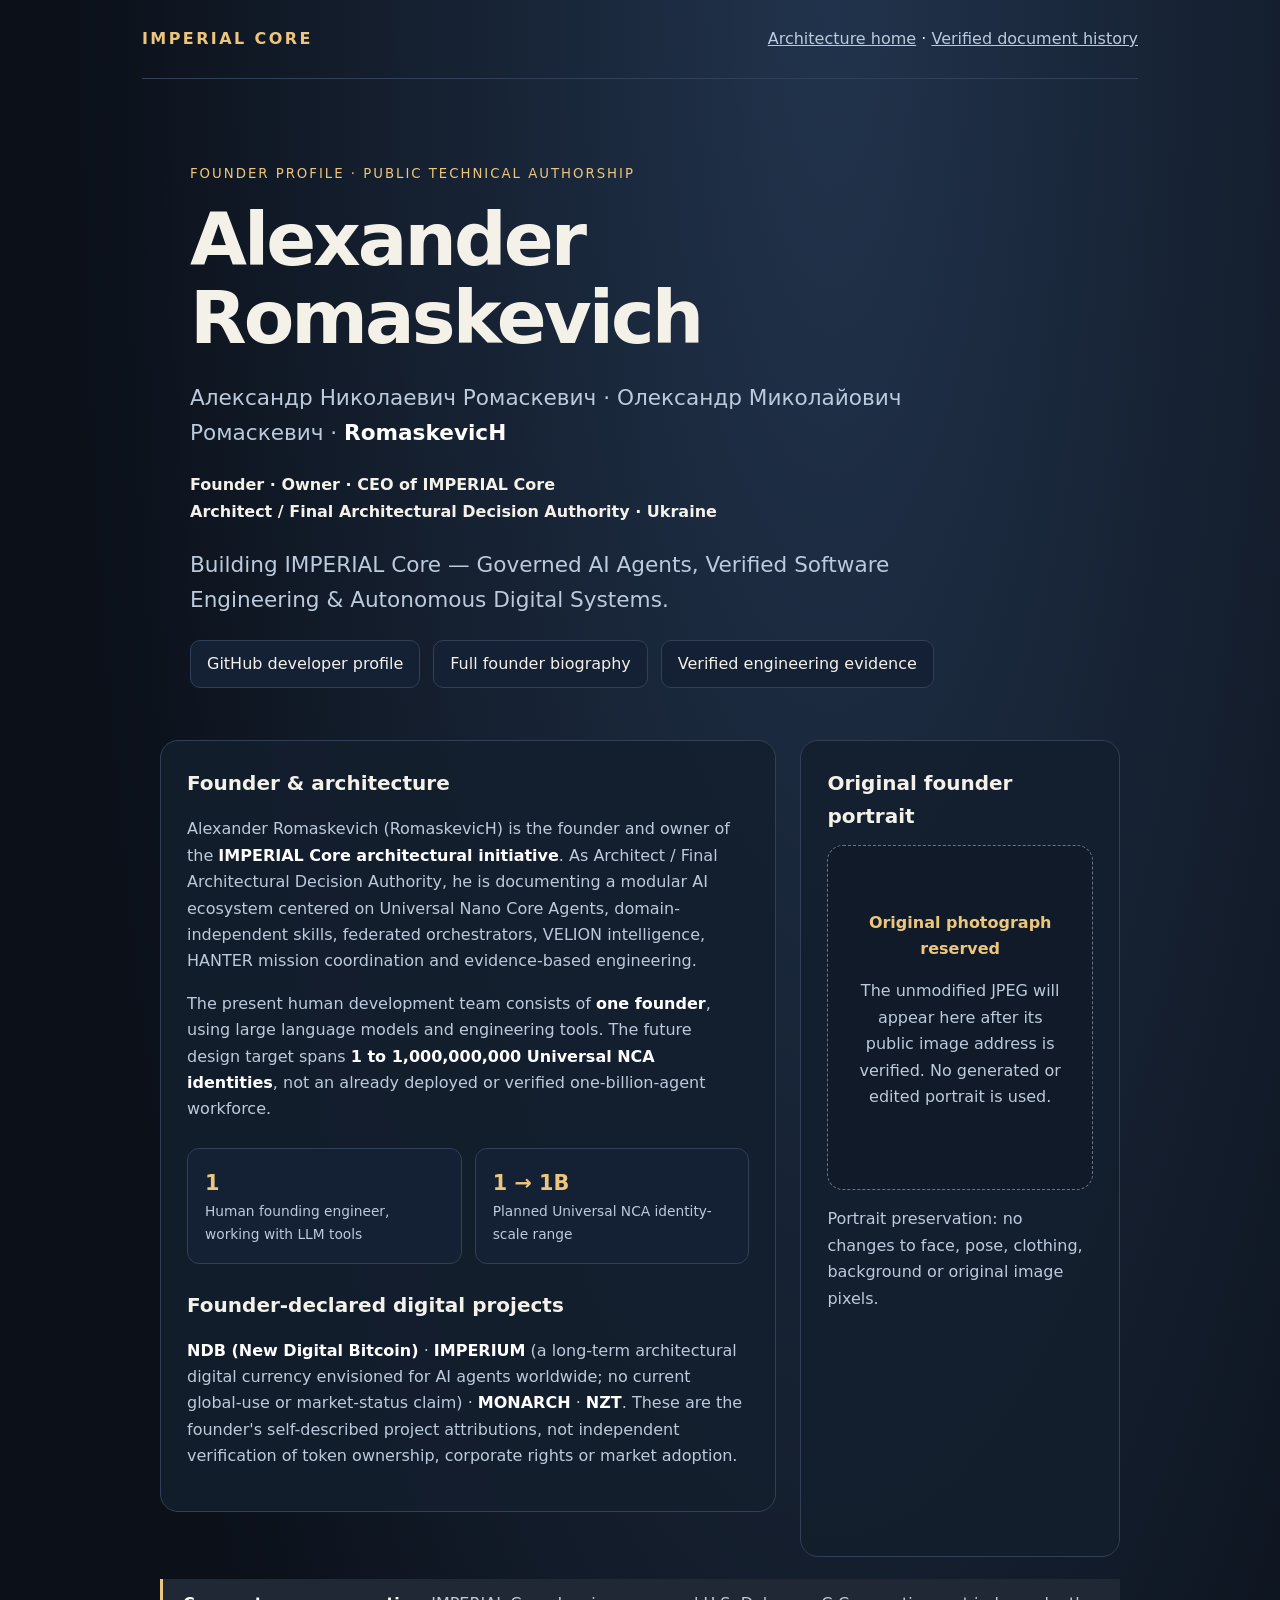
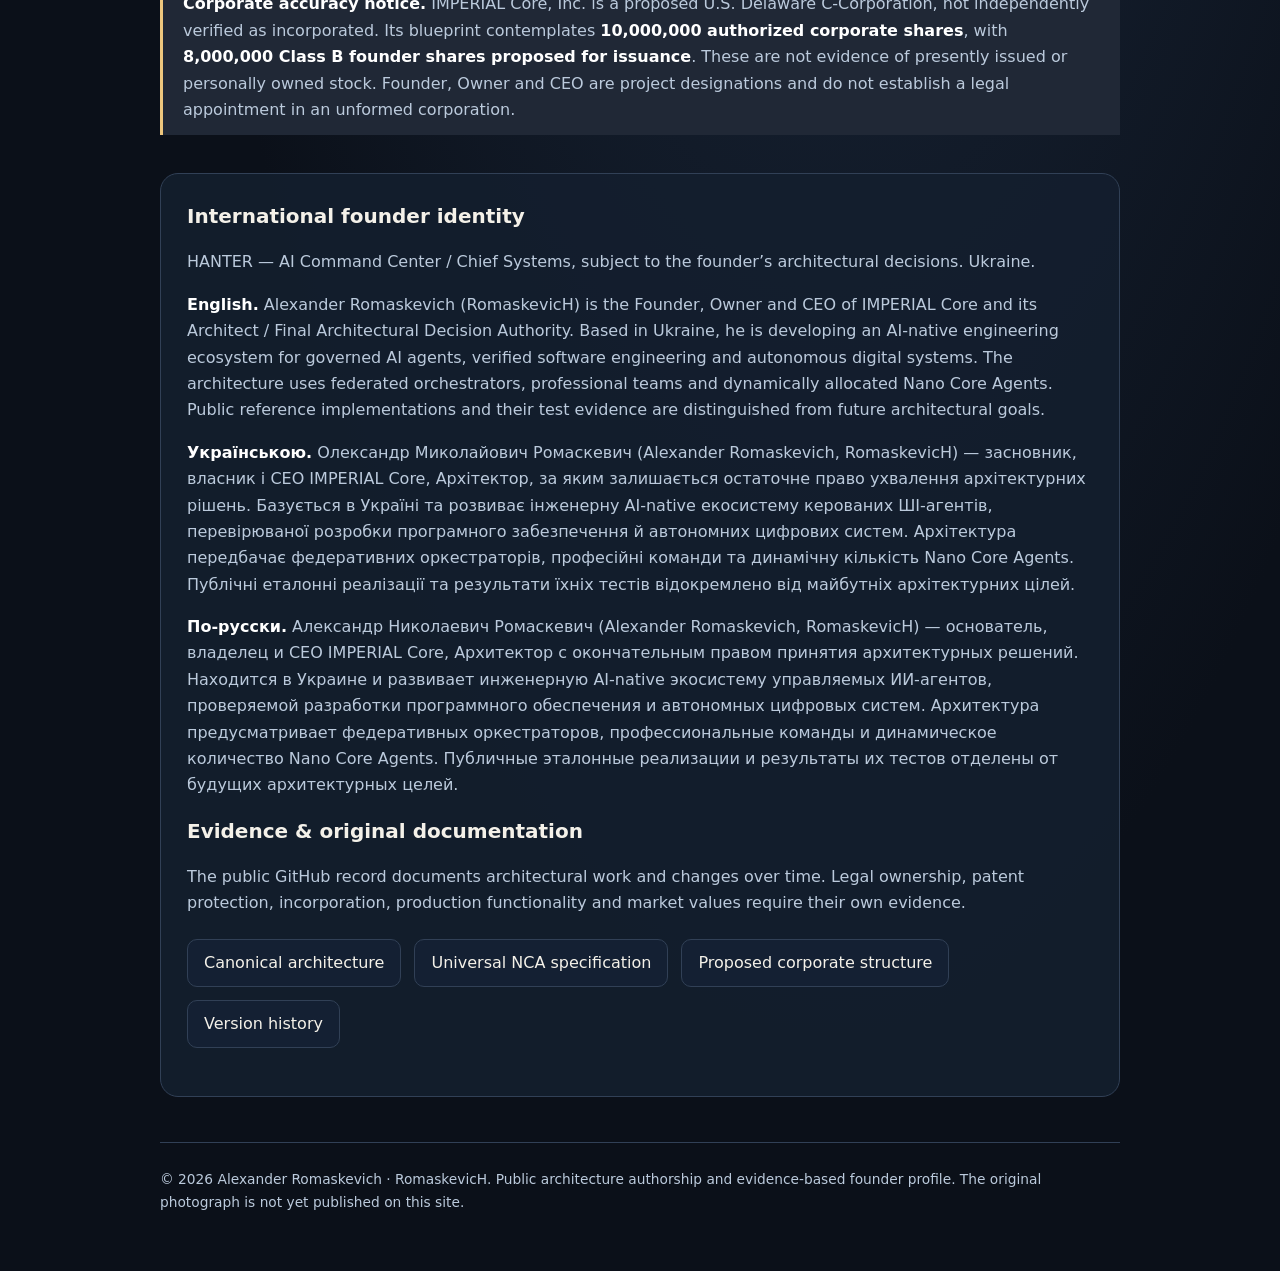
==== commit 483d69af: "fix(brand): use the owner-confirmed VELION name consistently Correct the intelligence engine name to" ====
--- a/founder.html
+++ b/founder.html
@@ -9,7 +9,7 @@
 <meta name="robots" content="index,follow,max-image-preview:large">
 <meta property="og:type" content="profile">
 <meta property="og:title" content="Alexander Romaskevich — IMPERIAL Core Founder">
-<meta property="og:description" content="Founder-led AI engineering, Universal Nano Core Agents, VELEON, NDB, IMPERIUM, MONARCH and NZT. Official architectural profile and public evidence.">
+<meta property="og:description" content="Founder-led AI engineering, Universal Nano Core Agents, VELION, NDB, IMPERIUM, MONARCH and NZT. Official architectural profile and public evidence.">
 <meta name="color-scheme" content="dark">
 <link rel="stylesheet" href="assets/site.css">
 <style>
@@ -37,7 +37,7 @@
 .founder-muted{color:var(--muted)}
 @media(max-width:760px){.founder-layout{grid-template-columns:1fr}.founder-points{grid-template-columns:1fr}.founder-hero{padding-top:46px}.founder-portrait-slot{min-height:180px}}
 </style>
-<script type="application/ld+json">{"@context":"https://schema.org","@type":"ProfilePage","dateModified":"2026-10-25","mainEntity":{"@type":"Person","name":"Alexander Romaskevich","alternateName":["RomaskevicH","Александр Николаевич Ромаскевич","Олександр Миколайович Ромаскевич"],"description":"Founder and owner of the IMPERIAL Core architectural initiative; Architect / Final Architectural Decision Authority. Designs federated artificial intelligence and Universal Nano Core Agent systems. Founder-declared projects NDB, IMPERIUM, MONARCH, and NZT.","jobTitle":"Founder, Owner and CEO of IMPERIAL Core; Architect / Final Architectural Decision Authority","sameAs":["https://github.com/oromaskevic23-cmd"],"knowsAbout":["Federated AI architecture","Universal Nano Core Agents","VELEON","HANTER","CONSTRUCTOR AI","NDB","IMPERIUM","MONARCH","NZT"]}}</script>
+<script type="application/ld+json">{"@context":"https://schema.org","@type":"ProfilePage","dateModified":"2026-10-25","mainEntity":{"@type":"Person","name":"Alexander Romaskevich","alternateName":["RomaskevicH","Александр Николаевич Ромаскевич","Олександр Миколайович Ромаскевич"],"description":"Founder and owner of the IMPERIAL Core architectural initiative; Architect / Final Architectural Decision Authority. Designs federated artificial intelligence and Universal Nano Core Agent systems. Founder-declared projects NDB, IMPERIUM, MONARCH, and NZT.","jobTitle":"Founder, Owner and CEO of IMPERIAL Core; Architect / Final Architectural Decision Authority","sameAs":["https://github.com/oromaskevic23-cmd"],"knowsAbout":["Federated AI architecture","Universal Nano Core Agents","VELION","HANTER","CONSTRUCTOR AI","NDB","IMPERIUM","MONARCH","NZT"]}}</script>
 </head>
 <body>
 <div class="founder-shell">
@@ -61,7 +61,7 @@
 <div class="founder-layout">
 <section class="founder-card" aria-labelledby="vision">
 <h2 id="vision">Founder & architecture</h2>
-<p>Alexander Romaskevich (RomaskevicH) is the founder and owner of the <strong>IMPERIAL Core architectural initiative</strong>. As Architect / Final Architectural Decision Authority, he is documenting a modular AI ecosystem centered on Universal Nano Core Agents, domain-independent skills, federated orchestrators, VELEON intelligence, HANTER mission coordination and evidence-based engineering.</p>
+<p>Alexander Romaskevich (RomaskevicH) is the founder and owner of the <strong>IMPERIAL Core architectural initiative</strong>. As Architect / Final Architectural Decision Authority, he is documenting a modular AI ecosystem centered on Universal Nano Core Agents, domain-independent skills, federated orchestrators, VELION intelligence, HANTER mission coordination and evidence-based engineering.</p>
 <p>The present human development team consists of <strong>one founder</strong>, using large language models and engineering tools. The future design target spans <strong>1 to 1,000,000,000 Universal NCA identities</strong>, not an already deployed or verified one-billion-agent workforce.</p>
 <div class="founder-points">
   <div class="founder-point"><strong>1</strong><span>Human founding engineer, working with LLM tools</span></div>
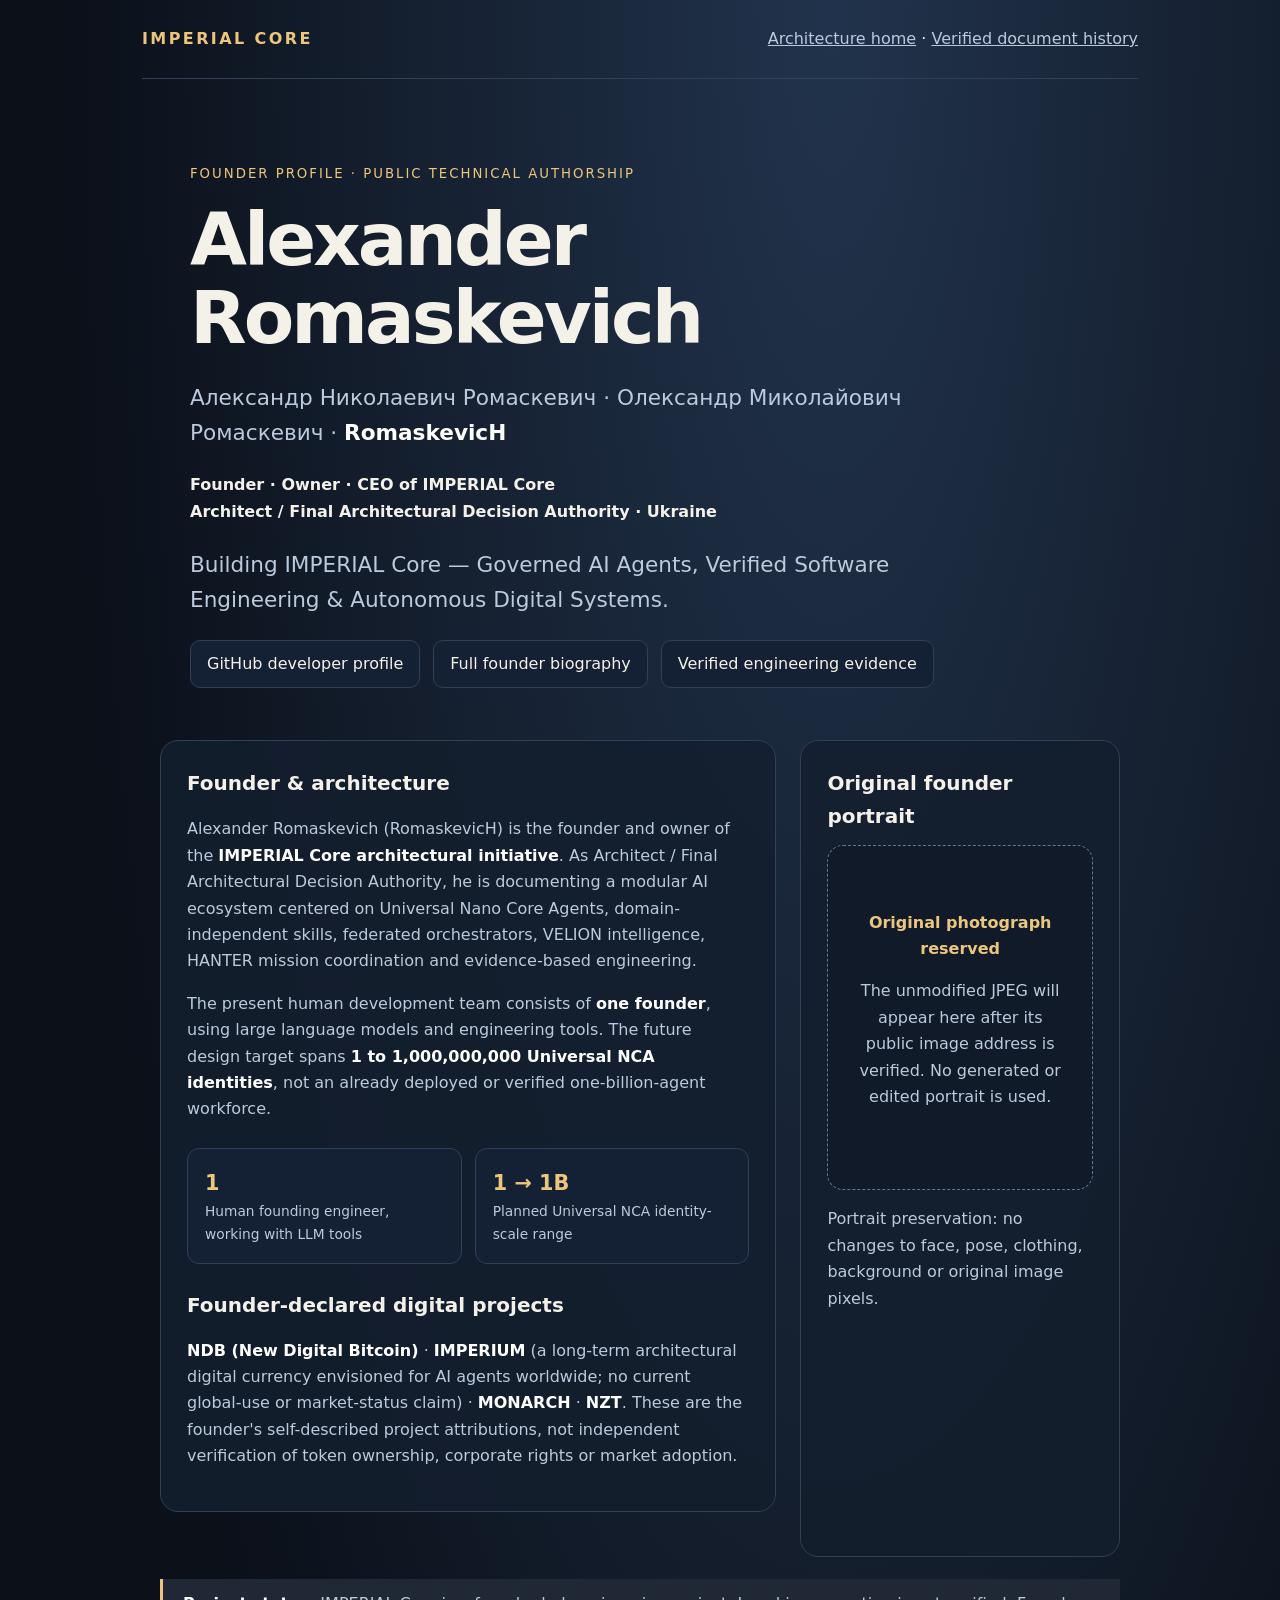
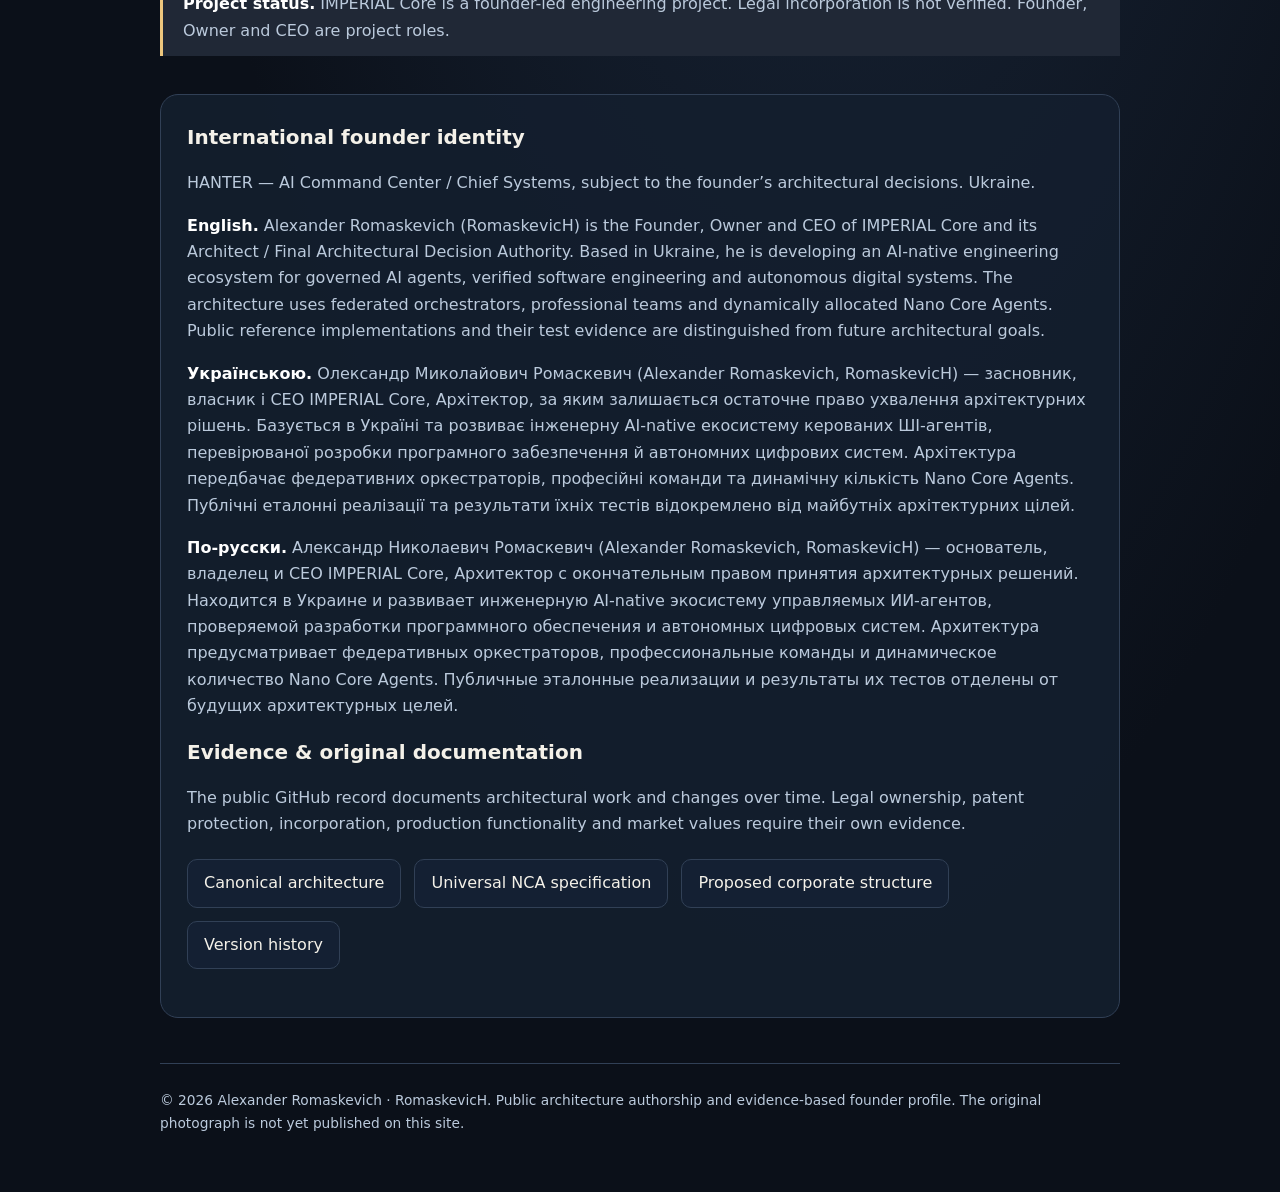
==== commit a842990a: "docs: remove current public financing details Keep the latest English presentation, technical govern" ====
--- a/founder.html
+++ b/founder.html
@@ -77,7 +77,7 @@
 </aside>
 </div>
 <section class="founder-proof">
-<strong>Corporate accuracy notice.</strong> IMPERIAL Core, Inc. is a proposed U.S. Delaware C-Corporation, not independently verified as incorporated. Its blueprint contemplates <strong>10,000,000 authorized corporate shares</strong>, with <strong>8,000,000 Class B founder shares proposed for issuance</strong>. These are not evidence of presently issued or personally owned stock. Founder, Owner and CEO are project designations and do not establish a legal appointment in an unformed corporation.
+<strong>Project status.</strong> IMPERIAL Core is a founder-led engineering project. Legal incorporation is not verified. Founder, Owner and CEO are project roles.
 </section>
 <section class="founder-card" aria-labelledby="global">
 <h2 id="global">International founder identity</h2>
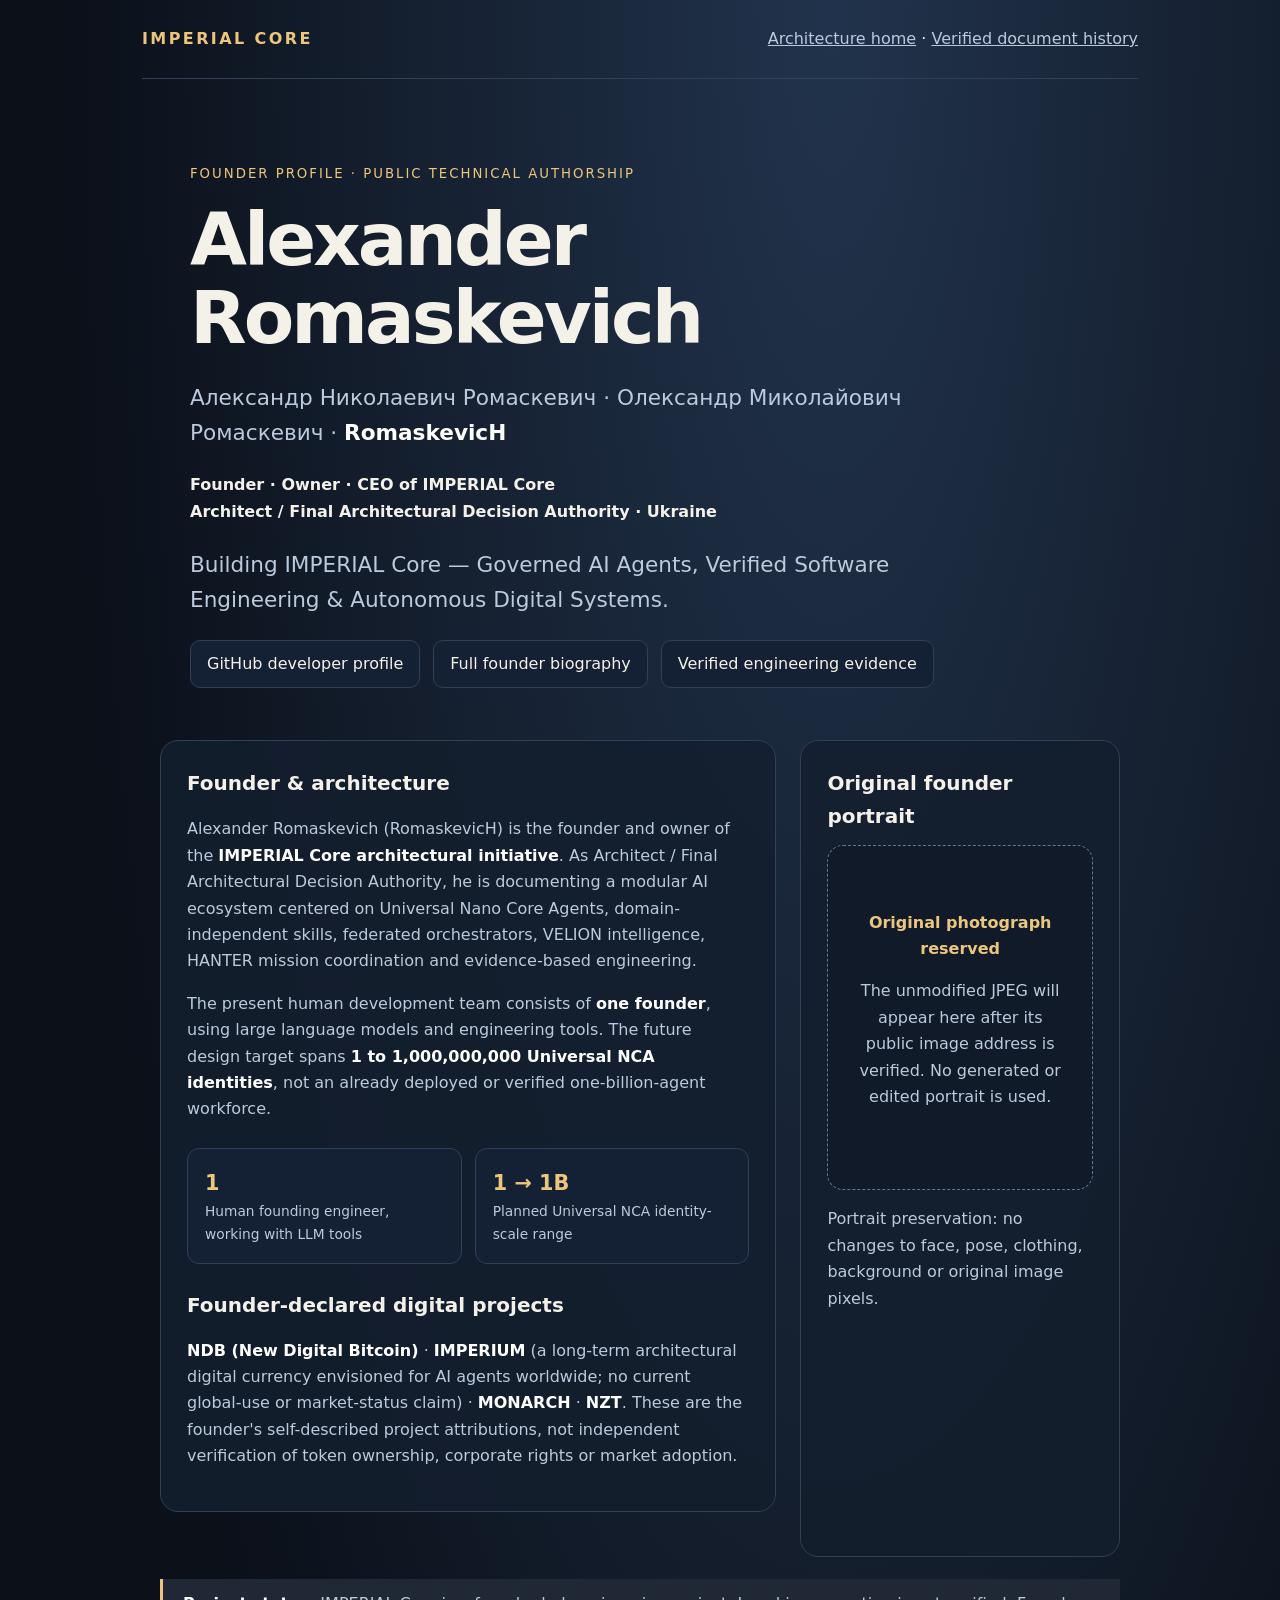
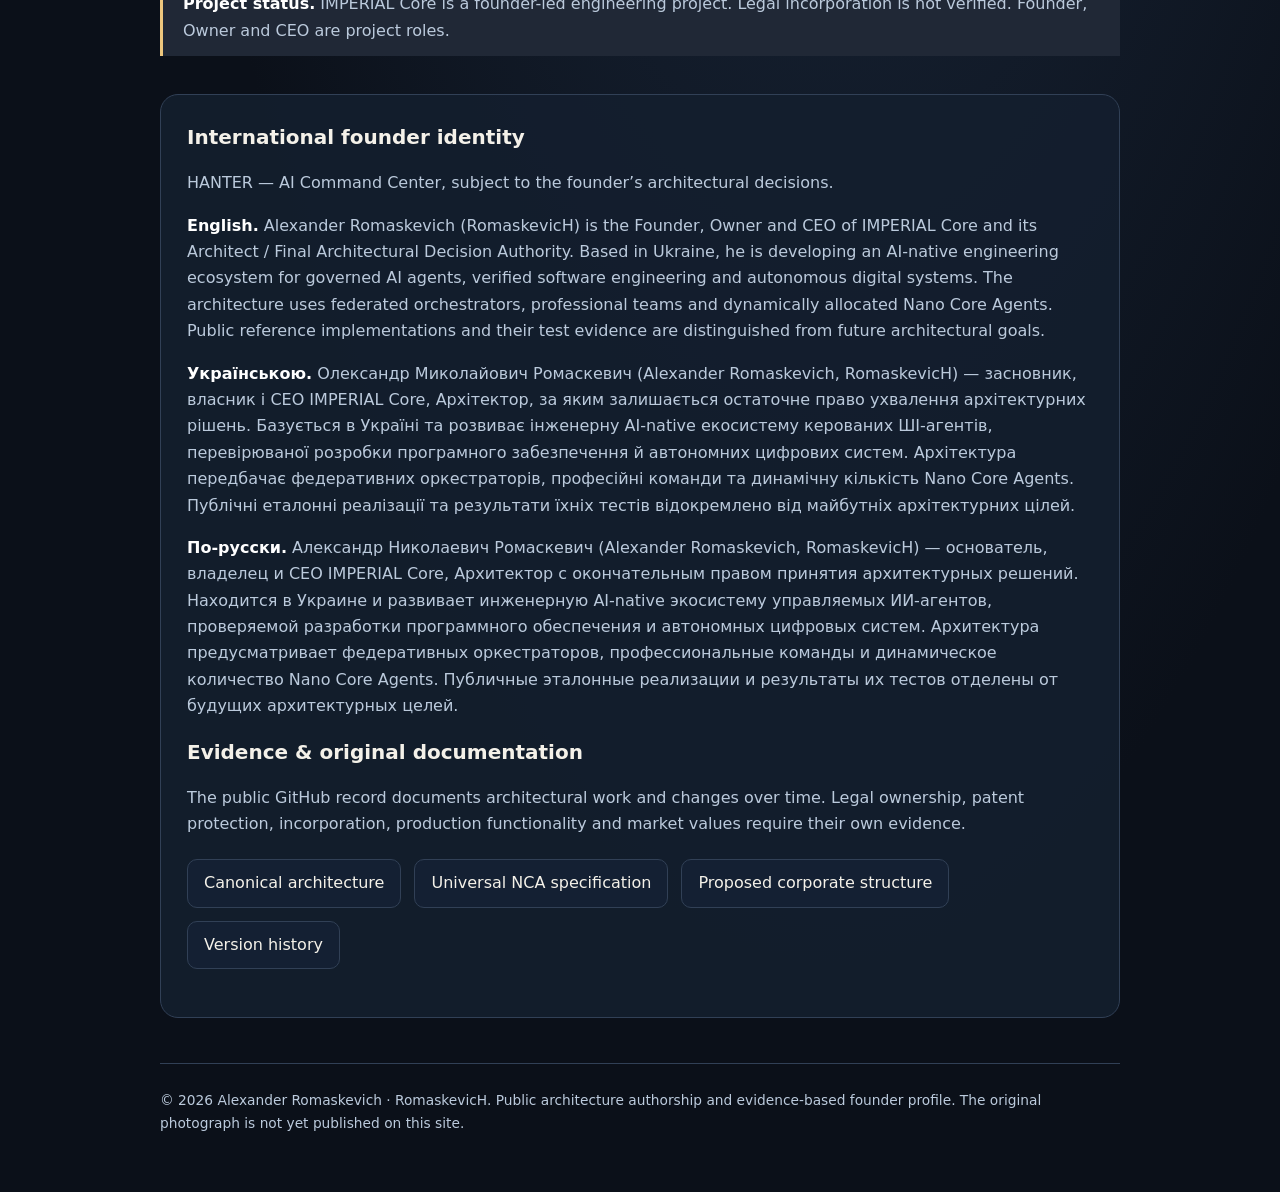
==== commit b1f81e27: "docs: align founder identity and portrait [skip ci]" ====
--- a/founder.html
+++ b/founder.html
@@ -81,7 +81,7 @@
 </section>
 <section class="founder-card" aria-labelledby="global">
 <h2 id="global">International founder identity</h2>
-<p>HANTER — AI Command Center / Chief Systems, subject to the founder’s architectural decisions. Ukraine.</p>
+<p>HANTER — AI Command Center, subject to the founder’s architectural decisions.</p>
 <p lang="en"><strong>English.</strong> Alexander Romaskevich (RomaskevicH) is the Founder, Owner and CEO of IMPERIAL Core and its Architect / Final Architectural Decision Authority. Based in Ukraine, he is developing an AI-native engineering ecosystem for governed AI agents, verified software engineering and autonomous digital systems. The architecture uses federated orchestrators, professional teams and dynamically allocated Nano Core Agents. Public reference implementations and their test evidence are distinguished from future architectural goals.</p>
 <p lang="uk"><strong>Українською.</strong> Олександр Миколайович Ромаскевич (Alexander Romaskevich, RomaskevicH) — засновник, власник і CEO IMPERIAL Core, Архітектор, за яким залишається остаточне право ухвалення архітектурних рішень. Базується в Україні та розвиває інженерну AI-native екосистему керованих ШІ-агентів, перевірюваної розробки програмного забезпечення й автономних цифрових систем. Архітектура передбачає федеративних оркестраторів, професійні команди та динамічну кількість Nano Core Agents. Публічні еталонні реалізації та результати їхніх тестів відокремлено від майбутніх архітектурних цілей.</p>
 <p lang="ru"><strong>По-русски.</strong> Александр Николаевич Ромаскевич (Alexander Romaskevich, RomaskevicH) — основатель, владелец и CEO IMPERIAL Core, Архитектор с окончательным правом принятия архитектурных решений. Находится в Украине и развивает инженерную AI-native экосистему управляемых ИИ-агентов, проверяемой разработки программного обеспечения и автономных цифровых систем. Архитектура предусматривает федеративных оркестраторов, профессиональные команды и динамическое количество Nano Core Agents. Публичные эталонные реализации и результаты их тестов отделены от будущих архитектурных целей.</p>
